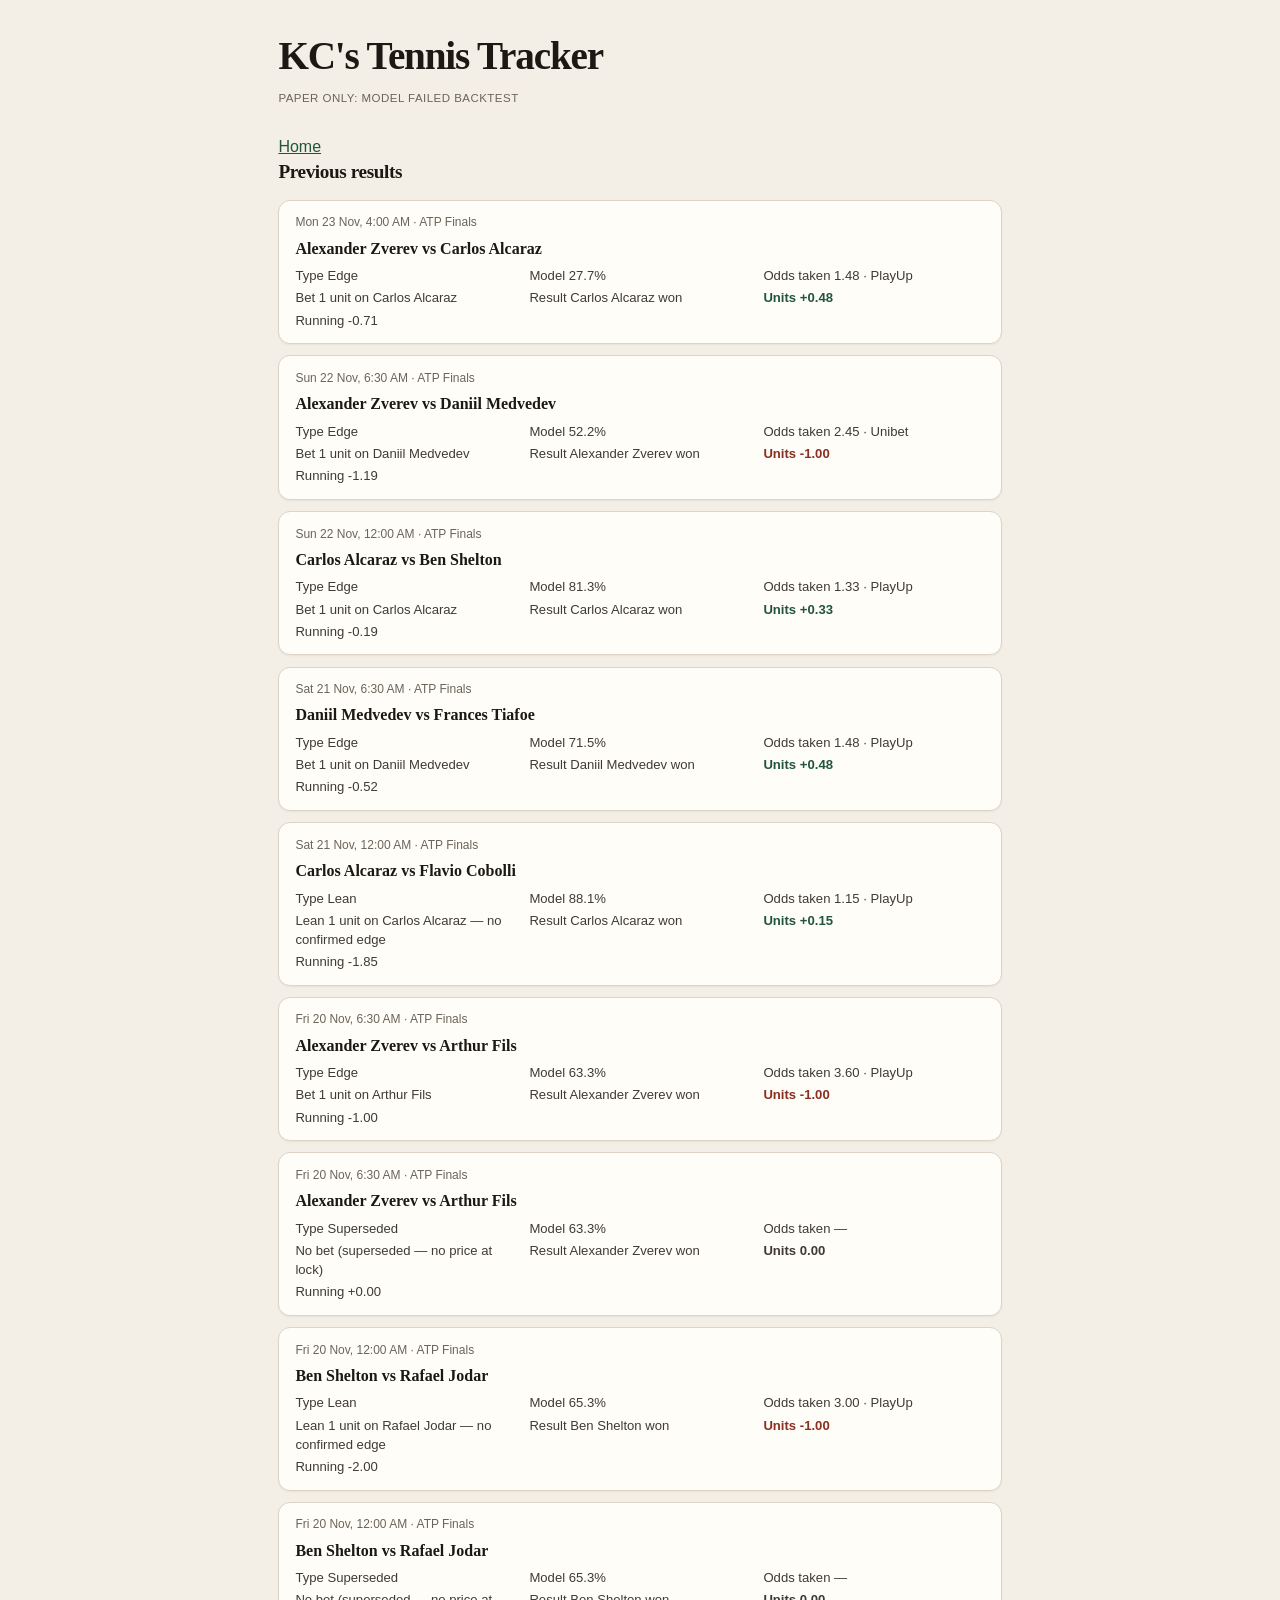
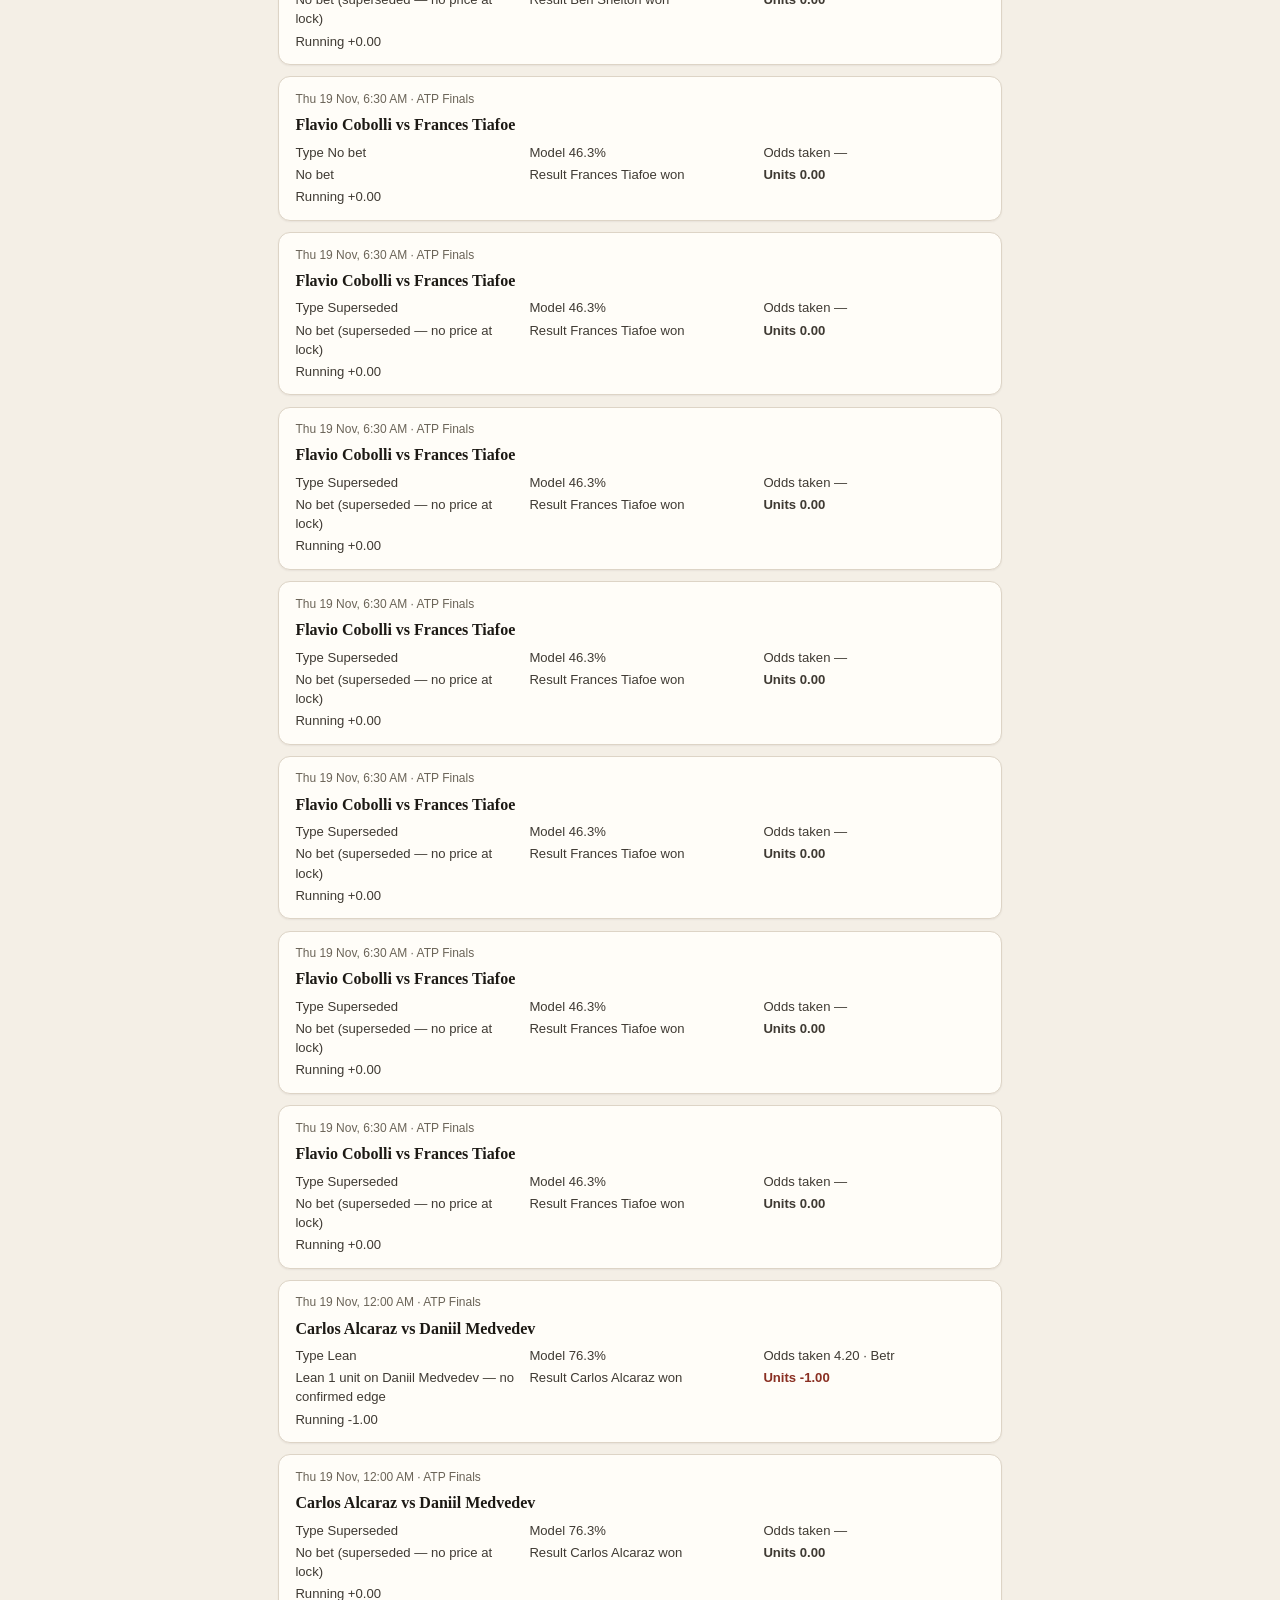
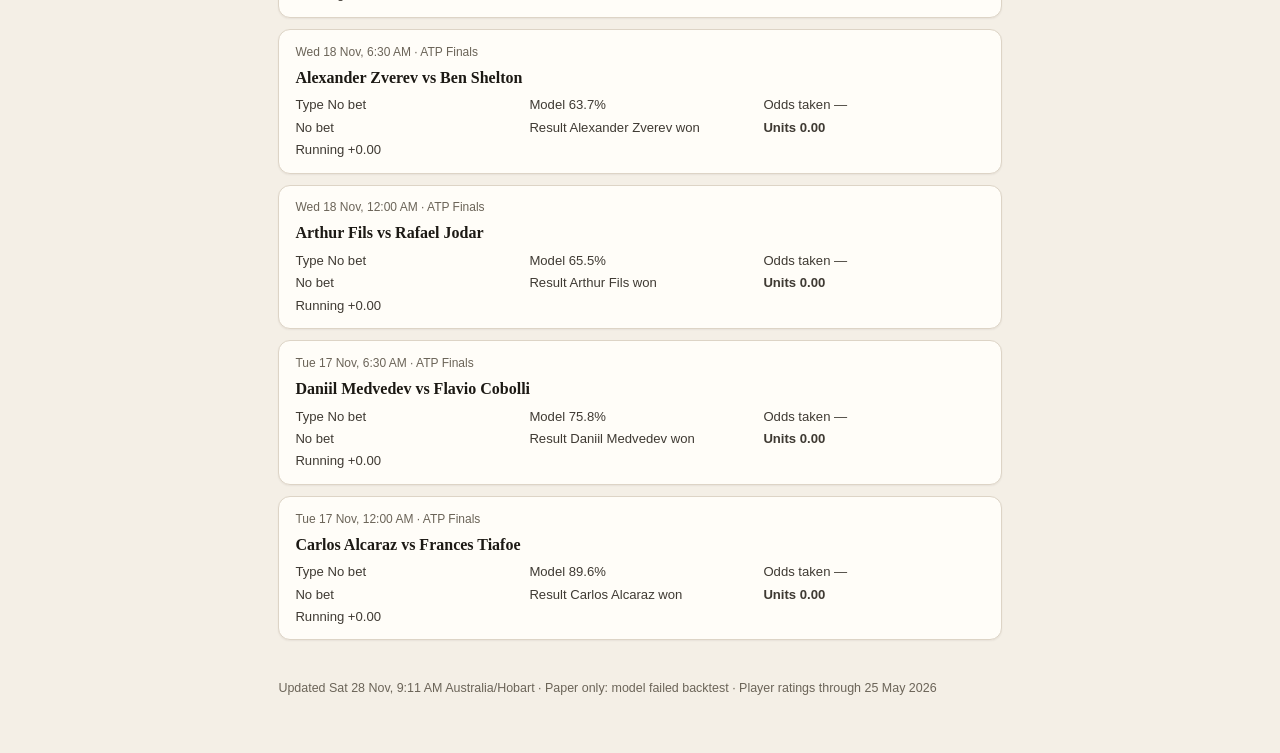
==== results.html @ a814cf36 "Refresh 2026-11-28 09:11 AEDT" ====
<!DOCTYPE html>
<html lang="en">
<head>
  <meta charset="utf-8">
  <meta name="viewport" content="width=device-width, initial-scale=1">
  <title>Previous results — KC's Tennis Tracker</title>
  <link rel="stylesheet" href="styles.css">
</head>
<body>
  <div class="wrap">
    <header class="site">
      <h1>KC's Tennis Tracker</h1>
      <p class="note">Paper only: model failed backtest</p>
    </header>
    <nav class="links"><a href="index.html">Home</a></nav>
    <section>
      <h2>Previous results</h2>
      <div class="history">
        <article class="row">
  <div class="top">Mon 23 Nov, 4:00 AM · ATP Finals</div>
  <div class="match">Alexander Zverev vs Carlos Alcaraz</div>
  <div class="grid">
    <div>Type Edge</div>
    <div>Model 27.7%</div>
    <div>Odds taken 1.48 · PlayUp</div>
    <div>Bet 1 unit on Carlos Alcaraz</div>
    <div>Result Carlos Alcaraz won</div>
    <div class="units pos">Units +0.48</div>
    <div>Running -0.71</div>
  </div>
</article>
<article class="row">
  <div class="top">Sun 22 Nov, 6:30 AM · ATP Finals</div>
  <div class="match">Alexander Zverev vs Daniil Medvedev</div>
  <div class="grid">
    <div>Type Edge</div>
    <div>Model 52.2%</div>
    <div>Odds taken 2.45 · Unibet</div>
    <div>Bet 1 unit on Daniil Medvedev</div>
    <div>Result Alexander Zverev won</div>
    <div class="units neg">Units -1.00</div>
    <div>Running -1.19</div>
  </div>
</article>
<article class="row">
  <div class="top">Sun 22 Nov, 12:00 AM · ATP Finals</div>
  <div class="match">Carlos Alcaraz vs Ben Shelton</div>
  <div class="grid">
    <div>Type Edge</div>
    <div>Model 81.3%</div>
    <div>Odds taken 1.33 · PlayUp</div>
    <div>Bet 1 unit on Carlos Alcaraz</div>
    <div>Result Carlos Alcaraz won</div>
    <div class="units pos">Units +0.33</div>
    <div>Running -0.19</div>
  </div>
</article>
<article class="row">
  <div class="top">Sat 21 Nov, 6:30 AM · ATP Finals</div>
  <div class="match">Daniil Medvedev vs Frances Tiafoe</div>
  <div class="grid">
    <div>Type Edge</div>
    <div>Model 71.5%</div>
    <div>Odds taken 1.48 · PlayUp</div>
    <div>Bet 1 unit on Daniil Medvedev</div>
    <div>Result Daniil Medvedev won</div>
    <div class="units pos">Units +0.48</div>
    <div>Running -0.52</div>
  </div>
</article>
<article class="row">
  <div class="top">Sat 21 Nov, 12:00 AM · ATP Finals</div>
  <div class="match">Carlos Alcaraz vs Flavio Cobolli</div>
  <div class="grid">
    <div>Type Lean</div>
    <div>Model 88.1%</div>
    <div>Odds taken 1.15 · PlayUp</div>
    <div>Lean 1 unit on Carlos Alcaraz — no confirmed edge</div>
    <div>Result Carlos Alcaraz won</div>
    <div class="units pos">Units +0.15</div>
    <div>Running -1.85</div>
  </div>
</article>
<article class="row">
  <div class="top">Fri 20 Nov, 6:30 AM · ATP Finals</div>
  <div class="match">Alexander Zverev vs Arthur Fils</div>
  <div class="grid">
    <div>Type Edge</div>
    <div>Model 63.3%</div>
    <div>Odds taken 3.60 · PlayUp</div>
    <div>Bet 1 unit on Arthur Fils</div>
    <div>Result Alexander Zverev won</div>
    <div class="units neg">Units -1.00</div>
    <div>Running -1.00</div>
  </div>
</article>
<article class="row">
  <div class="top">Fri 20 Nov, 6:30 AM · ATP Finals</div>
  <div class="match">Alexander Zverev vs Arthur Fils</div>
  <div class="grid">
    <div>Type Superseded</div>
    <div>Model 63.3%</div>
    <div>Odds taken —</div>
    <div>No bet (superseded — no price at lock)</div>
    <div>Result Alexander Zverev won</div>
    <div class="units ">Units 0.00</div>
    <div>Running +0.00</div>
  </div>
</article>
<article class="row">
  <div class="top">Fri 20 Nov, 12:00 AM · ATP Finals</div>
  <div class="match">Ben Shelton vs Rafael Jodar</div>
  <div class="grid">
    <div>Type Lean</div>
    <div>Model 65.3%</div>
    <div>Odds taken 3.00 · PlayUp</div>
    <div>Lean 1 unit on Rafael Jodar — no confirmed edge</div>
    <div>Result Ben Shelton won</div>
    <div class="units neg">Units -1.00</div>
    <div>Running -2.00</div>
  </div>
</article>
<article class="row">
  <div class="top">Fri 20 Nov, 12:00 AM · ATP Finals</div>
  <div class="match">Ben Shelton vs Rafael Jodar</div>
  <div class="grid">
    <div>Type Superseded</div>
    <div>Model 65.3%</div>
    <div>Odds taken —</div>
    <div>No bet (superseded — no price at lock)</div>
    <div>Result Ben Shelton won</div>
    <div class="units ">Units 0.00</div>
    <div>Running +0.00</div>
  </div>
</article>
<article class="row">
  <div class="top">Thu 19 Nov, 6:30 AM · ATP Finals</div>
  <div class="match">Flavio Cobolli vs Frances Tiafoe</div>
  <div class="grid">
    <div>Type No bet</div>
    <div>Model 46.3%</div>
    <div>Odds taken —</div>
    <div>No bet</div>
    <div>Result Frances Tiafoe won</div>
    <div class="units ">Units 0.00</div>
    <div>Running +0.00</div>
  </div>
</article>
<article class="row">
  <div class="top">Thu 19 Nov, 6:30 AM · ATP Finals</div>
  <div class="match">Flavio Cobolli vs Frances Tiafoe</div>
  <div class="grid">
    <div>Type Superseded</div>
    <div>Model 46.3%</div>
    <div>Odds taken —</div>
    <div>No bet (superseded — no price at lock)</div>
    <div>Result Frances Tiafoe won</div>
    <div class="units ">Units 0.00</div>
    <div>Running +0.00</div>
  </div>
</article>
<article class="row">
  <div class="top">Thu 19 Nov, 6:30 AM · ATP Finals</div>
  <div class="match">Flavio Cobolli vs Frances Tiafoe</div>
  <div class="grid">
    <div>Type Superseded</div>
    <div>Model 46.3%</div>
    <div>Odds taken —</div>
    <div>No bet (superseded — no price at lock)</div>
    <div>Result Frances Tiafoe won</div>
    <div class="units ">Units 0.00</div>
    <div>Running +0.00</div>
  </div>
</article>
<article class="row">
  <div class="top">Thu 19 Nov, 6:30 AM · ATP Finals</div>
  <div class="match">Flavio Cobolli vs Frances Tiafoe</div>
  <div class="grid">
    <div>Type Superseded</div>
    <div>Model 46.3%</div>
    <div>Odds taken —</div>
    <div>No bet (superseded — no price at lock)</div>
    <div>Result Frances Tiafoe won</div>
    <div class="units ">Units 0.00</div>
    <div>Running +0.00</div>
  </div>
</article>
<article class="row">
  <div class="top">Thu 19 Nov, 6:30 AM · ATP Finals</div>
  <div class="match">Flavio Cobolli vs Frances Tiafoe</div>
  <div class="grid">
    <div>Type Superseded</div>
    <div>Model 46.3%</div>
    <div>Odds taken —</div>
    <div>No bet (superseded — no price at lock)</div>
    <div>Result Frances Tiafoe won</div>
    <div class="units ">Units 0.00</div>
    <div>Running +0.00</div>
  </div>
</article>
<article class="row">
  <div class="top">Thu 19 Nov, 6:30 AM · ATP Finals</div>
  <div class="match">Flavio Cobolli vs Frances Tiafoe</div>
  <div class="grid">
    <div>Type Superseded</div>
    <div>Model 46.3%</div>
    <div>Odds taken —</div>
    <div>No bet (superseded — no price at lock)</div>
    <div>Result Frances Tiafoe won</div>
    <div class="units ">Units 0.00</div>
    <div>Running +0.00</div>
  </div>
</article>
<article class="row">
  <div class="top">Thu 19 Nov, 6:30 AM · ATP Finals</div>
  <div class="match">Flavio Cobolli vs Frances Tiafoe</div>
  <div class="grid">
    <div>Type Superseded</div>
    <div>Model 46.3%</div>
    <div>Odds taken —</div>
    <div>No bet (superseded — no price at lock)</div>
    <div>Result Frances Tiafoe won</div>
    <div class="units ">Units 0.00</div>
    <div>Running +0.00</div>
  </div>
</article>
<article class="row">
  <div class="top">Thu 19 Nov, 12:00 AM · ATP Finals</div>
  <div class="match">Carlos Alcaraz vs Daniil Medvedev</div>
  <div class="grid">
    <div>Type Lean</div>
    <div>Model 76.3%</div>
    <div>Odds taken 4.20 · Betr</div>
    <div>Lean 1 unit on Daniil Medvedev — no confirmed edge</div>
    <div>Result Carlos Alcaraz won</div>
    <div class="units neg">Units -1.00</div>
    <div>Running -1.00</div>
  </div>
</article>
<article class="row">
  <div class="top">Thu 19 Nov, 12:00 AM · ATP Finals</div>
  <div class="match">Carlos Alcaraz vs Daniil Medvedev</div>
  <div class="grid">
    <div>Type Superseded</div>
    <div>Model 76.3%</div>
    <div>Odds taken —</div>
    <div>No bet (superseded — no price at lock)</div>
    <div>Result Carlos Alcaraz won</div>
    <div class="units ">Units 0.00</div>
    <div>Running +0.00</div>
  </div>
</article>
<article class="row">
  <div class="top">Wed 18 Nov, 6:30 AM · ATP Finals</div>
  <div class="match">Alexander Zverev vs Ben Shelton</div>
  <div class="grid">
    <div>Type No bet</div>
    <div>Model 63.7%</div>
    <div>Odds taken —</div>
    <div>No bet</div>
    <div>Result Alexander Zverev won</div>
    <div class="units ">Units 0.00</div>
    <div>Running +0.00</div>
  </div>
</article>
<article class="row">
  <div class="top">Wed 18 Nov, 12:00 AM · ATP Finals</div>
  <div class="match">Arthur Fils vs Rafael Jodar</div>
  <div class="grid">
    <div>Type No bet</div>
    <div>Model 65.5%</div>
    <div>Odds taken —</div>
    <div>No bet</div>
    <div>Result Arthur Fils won</div>
    <div class="units ">Units 0.00</div>
    <div>Running +0.00</div>
  </div>
</article>
<article class="row">
  <div class="top">Tue 17 Nov, 6:30 AM · ATP Finals</div>
  <div class="match">Daniil Medvedev vs Flavio Cobolli</div>
  <div class="grid">
    <div>Type No bet</div>
    <div>Model 75.8%</div>
    <div>Odds taken —</div>
    <div>No bet</div>
    <div>Result Daniil Medvedev won</div>
    <div class="units ">Units 0.00</div>
    <div>Running +0.00</div>
  </div>
</article>
<article class="row">
  <div class="top">Tue 17 Nov, 12:00 AM · ATP Finals</div>
  <div class="match">Carlos Alcaraz vs Frances Tiafoe</div>
  <div class="grid">
    <div>Type No bet</div>
    <div>Model 89.6%</div>
    <div>Odds taken —</div>
    <div>No bet</div>
    <div>Result Carlos Alcaraz won</div>
    <div class="units ">Units 0.00</div>
    <div>Running +0.00</div>
  </div>
</article>
      </div>
    </section>
    <footer class="site">Updated Sat 28 Nov, 9:11 AM Australia/Hobart · Paper only: model failed backtest · Player ratings through 25 May 2026</footer>
  </div>
</body>
</html>
---- styles.css ----
/* KC's Tennis Tracker */
:root {
  --paper: #f4efe6;
  --ink: #1c1914;
  --muted: #6b6458;
  --line: #ddd4c6;
  --green: #21563a;
  --green-soft: #e4efe8;
  --clay: #b85a32;
  --clay-soft: #f6e6de;
  --rust: #8a2f22;
  --card: #fffdf8;
  --shadow: 0 1px 2px rgba(28, 25, 20, 0.06);
}
* { box-sizing: border-box; }
html, body { margin: 0; padding: 0; }
body {
  font-family: "Source Serif 4", "Iowan Old Style", Palatino, "Palatino Linotype", Georgia, serif;
  background: var(--paper);
  color: var(--ink);
  line-height: 1.45;
  min-height: 100vh;
}
.wrap { max-width: 760px; margin: 0 auto; padding: 1.75rem 1.15rem 3.5rem; }
header.site { margin-bottom: 1.75rem; }
header.site h1 {
  font-size: clamp(1.8rem, 5vw, 2.45rem);
  font-weight: 650;
  letter-spacing: -0.03em;
  margin: 0 0 0.35rem;
}
.note {
  font-family: "Avenir Next", "Segoe UI", "Helvetica Neue", sans-serif;
  font-size: 0.72rem;
  letter-spacing: 0.04em;
  text-transform: uppercase;
  color: var(--muted);
  margin: 0;
}
.perf {
  background: var(--card);
  border: 1px solid var(--line);
  border-radius: 16px;
  padding: 1.15rem 1.25rem 1.05rem;
  box-shadow: var(--shadow);
  margin-bottom: 2rem;
}
.perf .label {
  font-family: "Avenir Next", "Segoe UI", "Helvetica Neue", sans-serif;
  font-size: 0.75rem;
  letter-spacing: 0.08em;
  text-transform: uppercase;
  color: var(--muted);
  margin: 0 0 0.15rem;
}
.perf .pnl {
  font-variant-numeric: tabular-nums;
  font-size: clamp(2.4rem, 9vw, 3.4rem);
  font-weight: 650;
  letter-spacing: -0.04em;
  line-height: 1;
  margin: 0;
}
.perf .pnl.pos { color: var(--green); }
.perf .pnl.neg { color: var(--rust); }
.perf .meta {
  font-family: "Avenir Next", "Segoe UI", "Helvetica Neue", sans-serif;
  color: var(--muted);
  margin: 0.45rem 0 0;
  font-size: 0.95rem;
}
h2 {
  font-size: 1.2rem;
  font-weight: 650;
  letter-spacing: -0.02em;
  margin: 0 0 0.85rem;
}
.matches { display: flex; flex-direction: column; gap: 0.85rem; }
.card {
  background: var(--card);
  border: 1px solid var(--line);
  border-radius: 14px;
  padding: 0.95rem 1rem 0.9rem;
  box-shadow: var(--shadow);
}
.eyebrow {
  font-family: "Avenir Next", "Segoe UI", "Helvetica Neue", sans-serif;
  font-size: 0.75rem;
  color: var(--muted);
  display: flex;
  flex-wrap: wrap;
  gap: 0.35rem 0.75rem;
  margin: 0 0 0.65rem;
}
.player {
  display: grid;
  grid-template-columns: 1fr auto;
  gap: 0.35rem 0.75rem;
  align-items: baseline;
  padding: 0.28rem 0;
}
.player + .player { border-top: 1px solid var(--line); }
.name { font-size: 1.05rem; font-weight: 600; }
.book {
  font-family: "Avenir Next", "Segoe UI", "Helvetica Neue", sans-serif;
  font-variant-numeric: tabular-nums;
  font-size: 0.86rem;
  color: var(--muted);
  text-align: right;
}
.model {
  font-family: "Avenir Next", "Segoe UI", "Helvetica Neue", sans-serif;
  font-variant-numeric: tabular-nums;
  font-size: 0.82rem;
  color: var(--muted);
}
.action {
  display: flex;
  flex-wrap: wrap;
  align-items: center;
  gap: 0.45rem 0.7rem;
  margin-top: 0.7rem;
}
.pill {
  font-family: "Avenir Next", "Segoe UI", "Helvetica Neue", sans-serif;
  font-size: 0.82rem;
  font-weight: 600;
  border-radius: 999px;
  padding: 0.28rem 0.7rem;
}
.pill.bet { background: var(--green-soft); color: var(--green); }
.pill.lean { background: #f3ead2; color: #6a4a12; }
.pill.nobet { background: #eeeae2; color: #534d43; }
.pill.norate { background: var(--clay-soft); color: var(--clay); }
.perf-lines { display: grid; gap: 0.85rem; }
@media (min-width: 560px) {
  .perf-lines { grid-template-columns: 1fr 1fr; gap: 1rem 1.5rem; }
}
.perf .pnl {
  font-size: clamp(1.55rem, 5vw, 2.15rem);
}
.perf-line .label {
  margin-bottom: 0.1rem;
}
.edge {
  font-family: "Avenir Next", "Segoe UI", "Helvetica Neue", sans-serif;
  font-variant-numeric: tabular-nums;
  font-size: 0.85rem;
  color: var(--muted);
}
.empty {
  color: var(--muted);
  background: var(--card);
  border: 1px dashed var(--line);
  border-radius: 14px;
  padding: 1.2rem 1rem;
  margin: 0;
}
a { color: var(--green); }
nav.links { margin: 1.6rem 0 0; font-family: "Avenir Next", "Segoe UI", "Helvetica Neue", sans-serif; }
footer.site {
  margin-top: 2.4rem;
  font-family: "Avenir Next", "Segoe UI", "Helvetica Neue", sans-serif;
  font-size: 0.78rem;
  color: var(--muted);
}
.history { display: flex; flex-direction: column; gap: 0.7rem; }
.row {
  background: var(--card);
  border: 1px solid var(--line);
  border-radius: 12px;
  padding: 0.85rem 1rem;
  box-shadow: var(--shadow);
}
.row .top {
  font-family: "Avenir Next", "Segoe UI", "Helvetica Neue", sans-serif;
  font-size: 0.75rem;
  color: var(--muted);
  margin: 0 0 0.3rem;
}
.row .match { font-weight: 600; margin: 0 0 0.4rem; }
.grid {
  font-family: "Avenir Next", "Segoe UI", "Helvetica Neue", sans-serif;
  font-variant-numeric: tabular-nums;
  font-size: 0.82rem;
  color: #3f3a33;
  display: grid;
  grid-template-columns: 1fr 1fr;
  gap: 0.2rem 0.8rem;
}
.grid .units { font-weight: 650; }
.grid .units.pos { color: var(--green); }
.grid .units.neg { color: var(--rust); }
@media (min-width: 640px) {
  .grid { grid-template-columns: repeat(3, 1fr); }
}
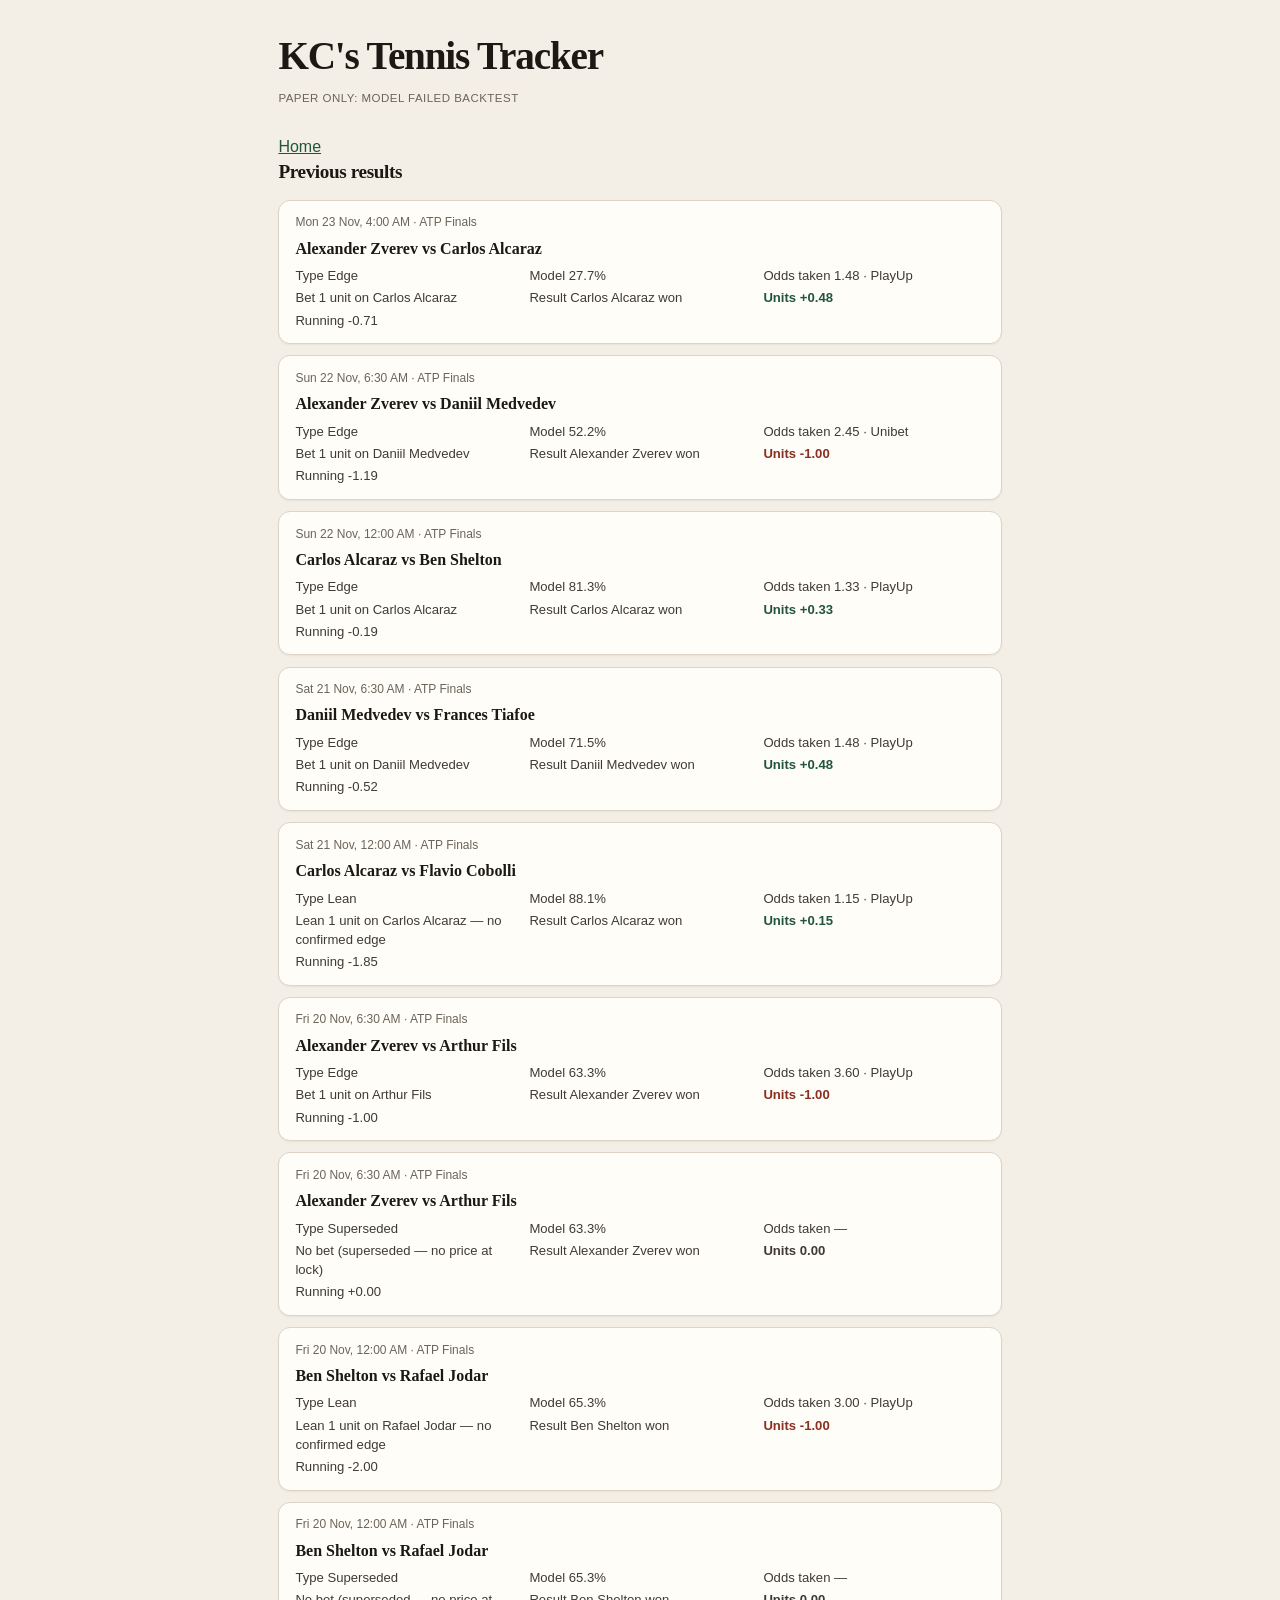
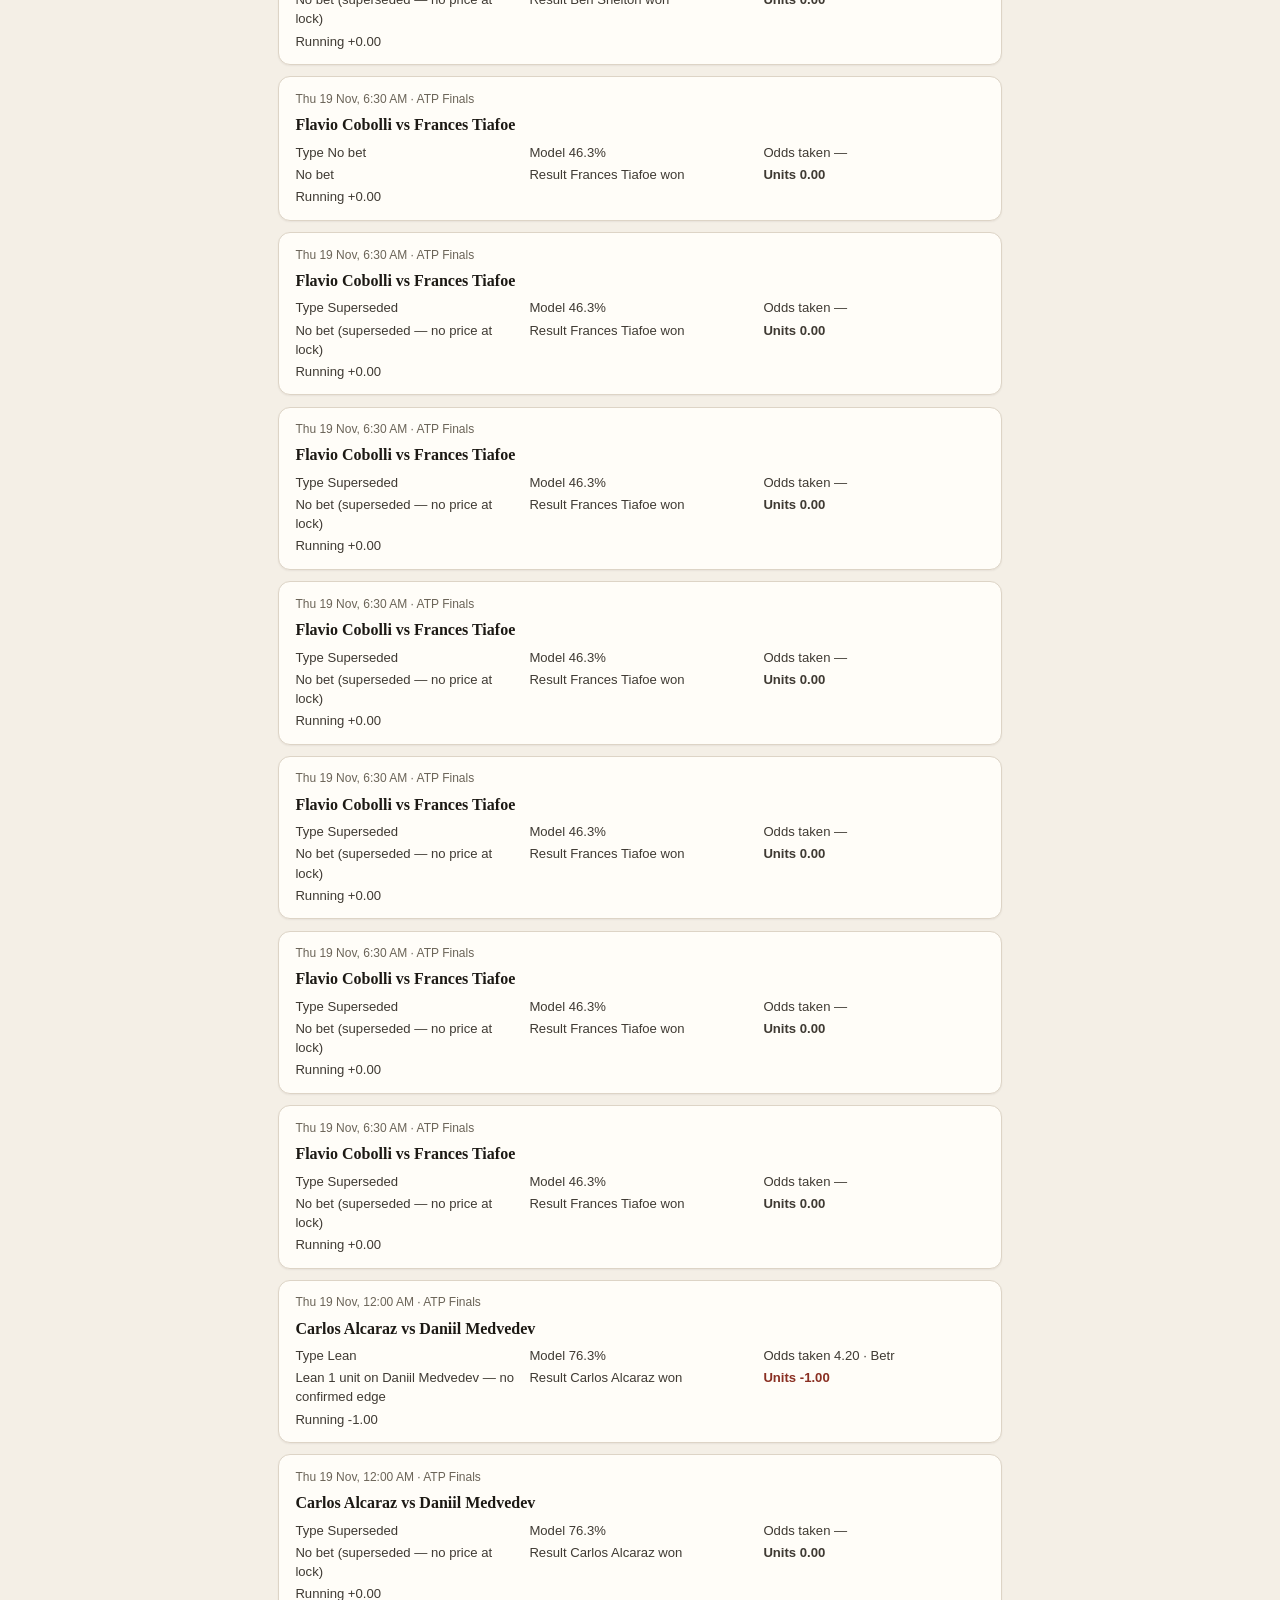
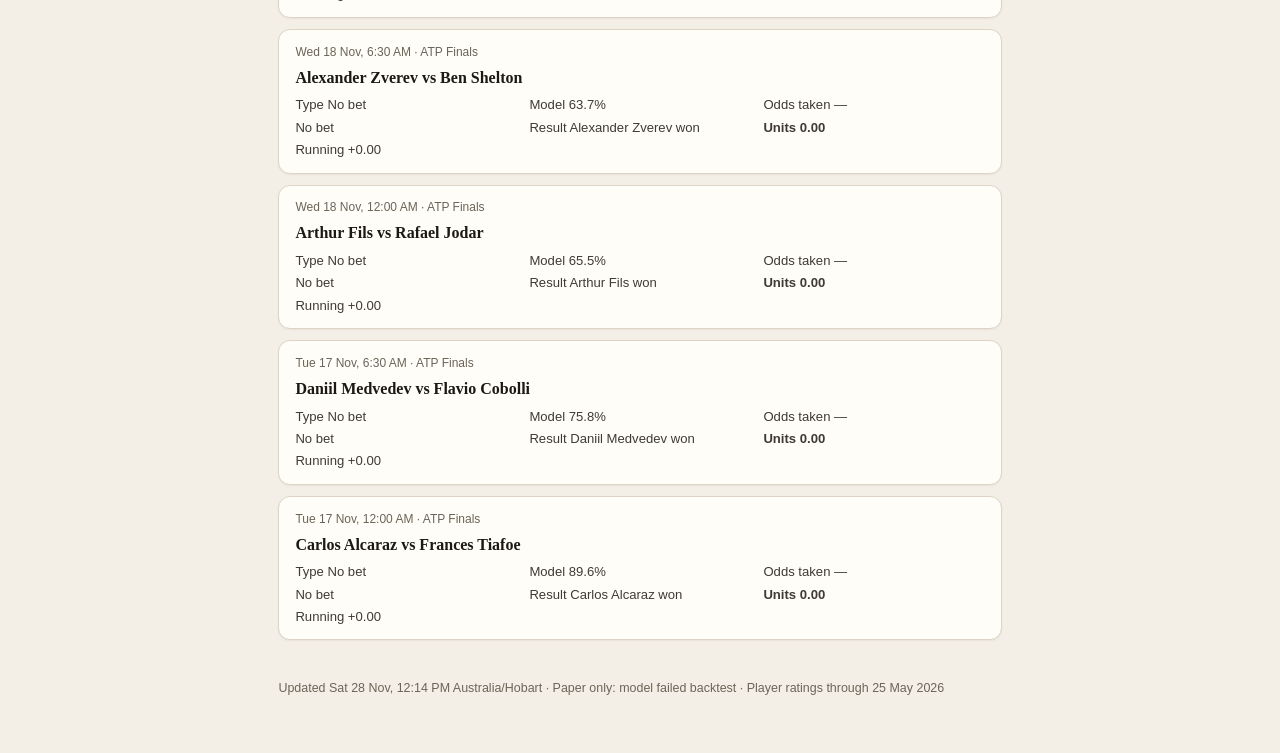
==== commit a98b2ced: "Refresh 2026-11-28 12:14 AEDT" ====
--- a/results.html
+++ b/results.html
@@ -304,7 +304,7 @@
 </article>
       </div>
     </section>
-    <footer class="site">Updated Sat 28 Nov, 9:11 AM Australia/Hobart · Paper only: model failed backtest · Player ratings through 25 May 2026</footer>
+    <footer class="site">Updated Sat 28 Nov, 12:14 PM Australia/Hobart · Paper only: model failed backtest · Player ratings through 25 May 2026</footer>
   </div>
 </body>
 </html>
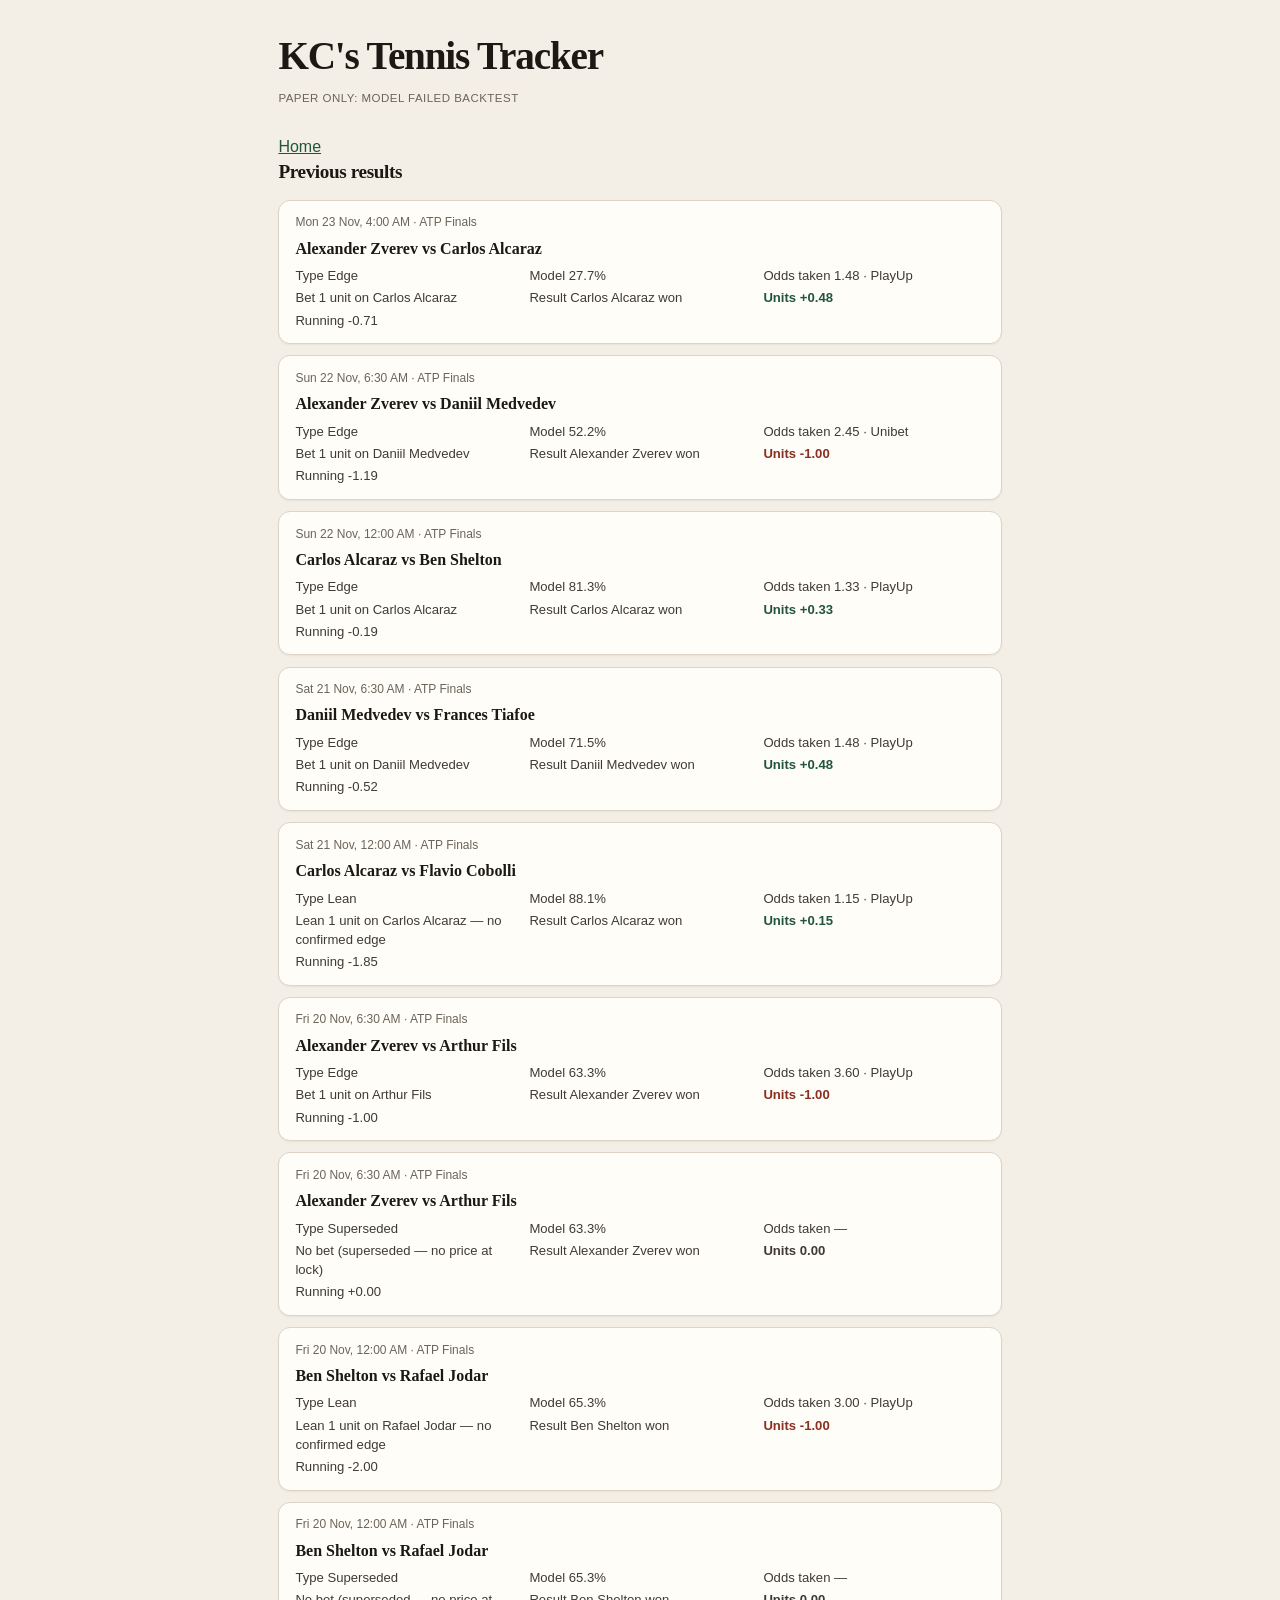
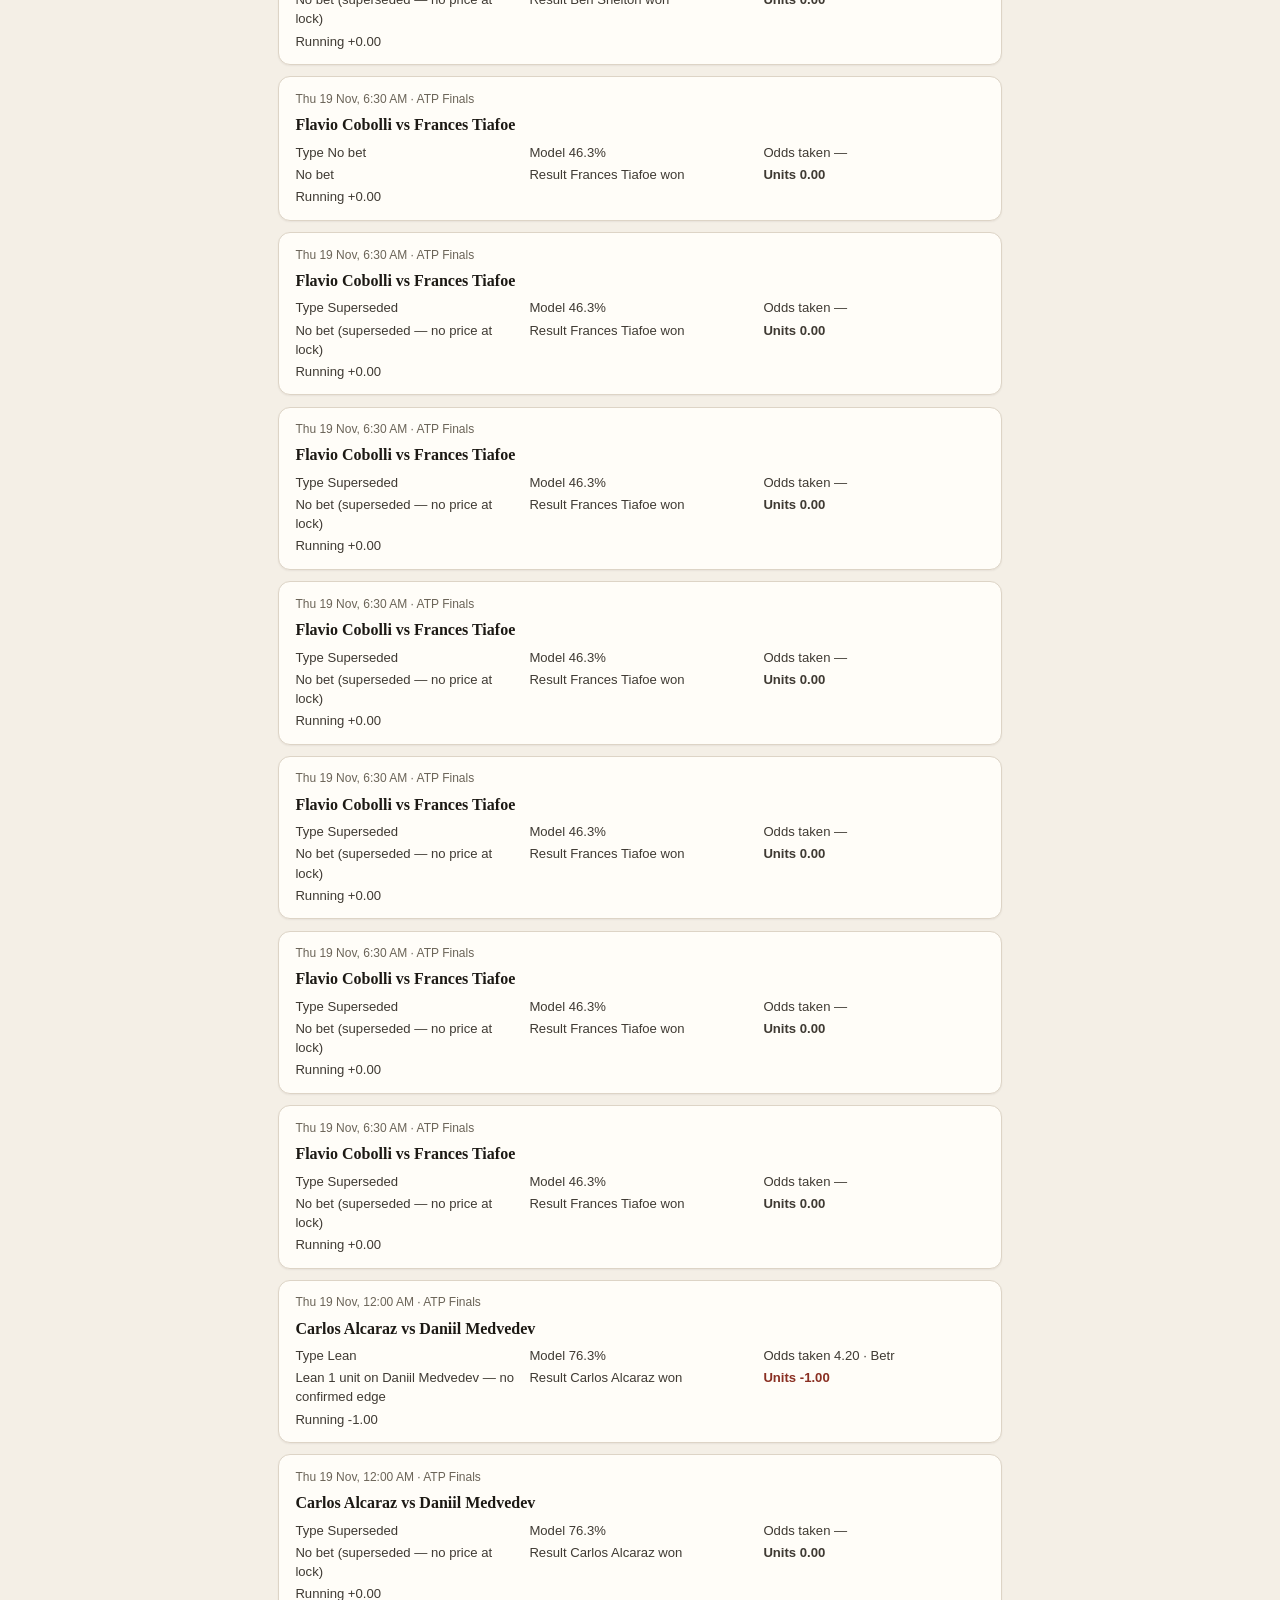
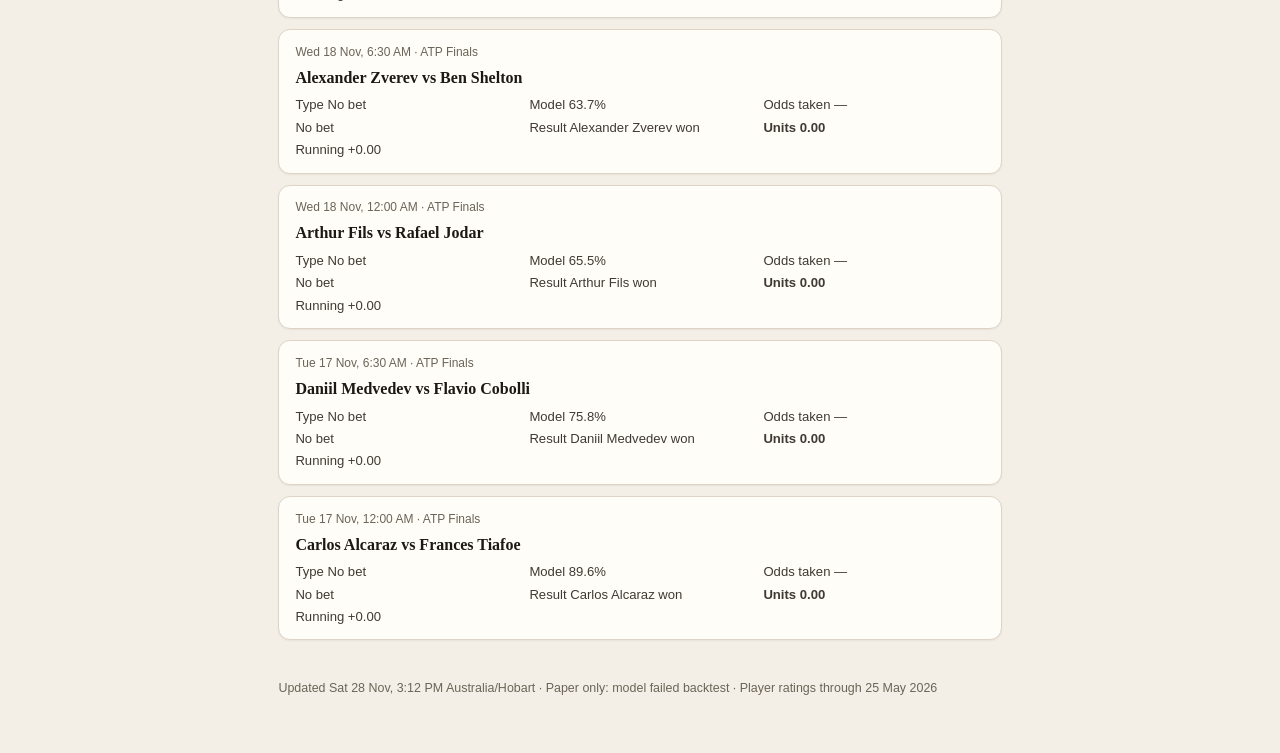
==== commit 0cf99ea0: "Refresh 2026-11-28 15:12 AEDT" ====
--- a/results.html
+++ b/results.html
@@ -304,7 +304,7 @@
 </article>
       </div>
     </section>
-    <footer class="site">Updated Sat 28 Nov, 12:14 PM Australia/Hobart · Paper only: model failed backtest · Player ratings through 25 May 2026</footer>
+    <footer class="site">Updated Sat 28 Nov, 3:12 PM Australia/Hobart · Paper only: model failed backtest · Player ratings through 25 May 2026</footer>
   </div>
 </body>
 </html>
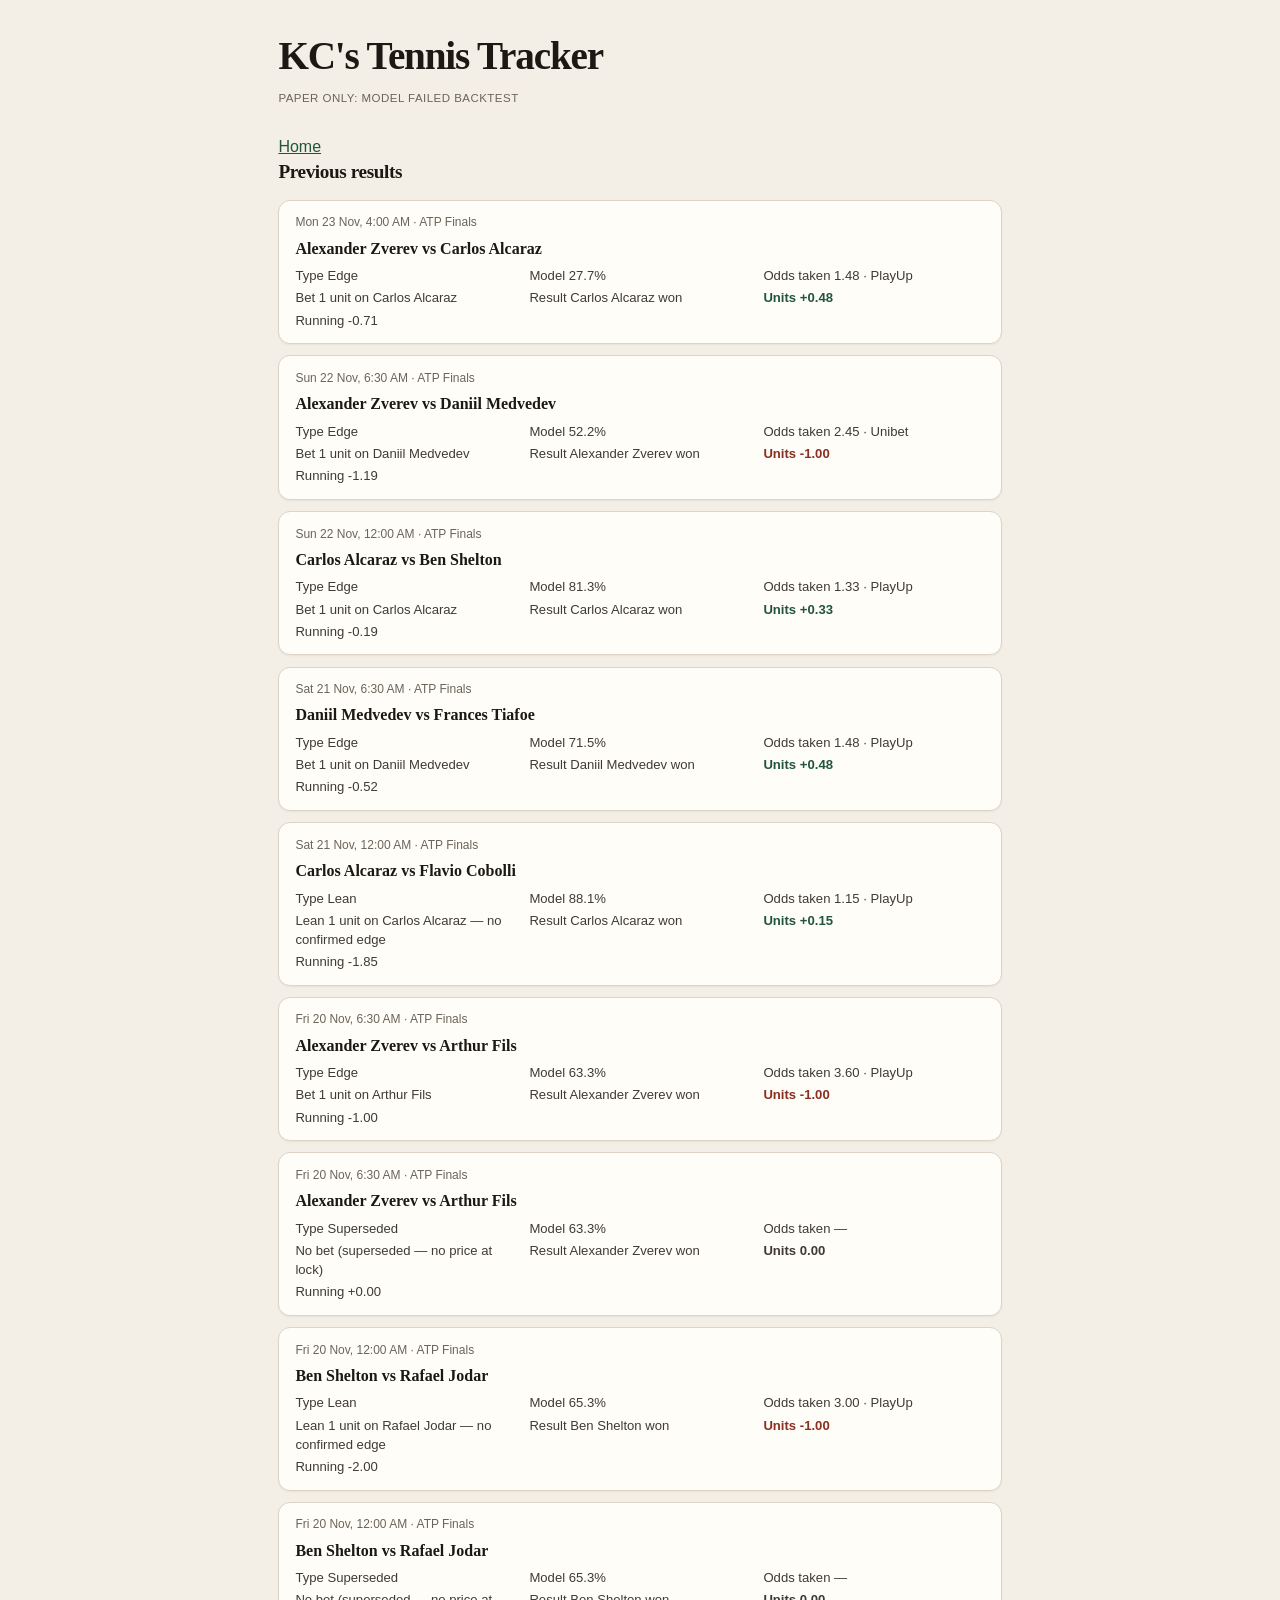
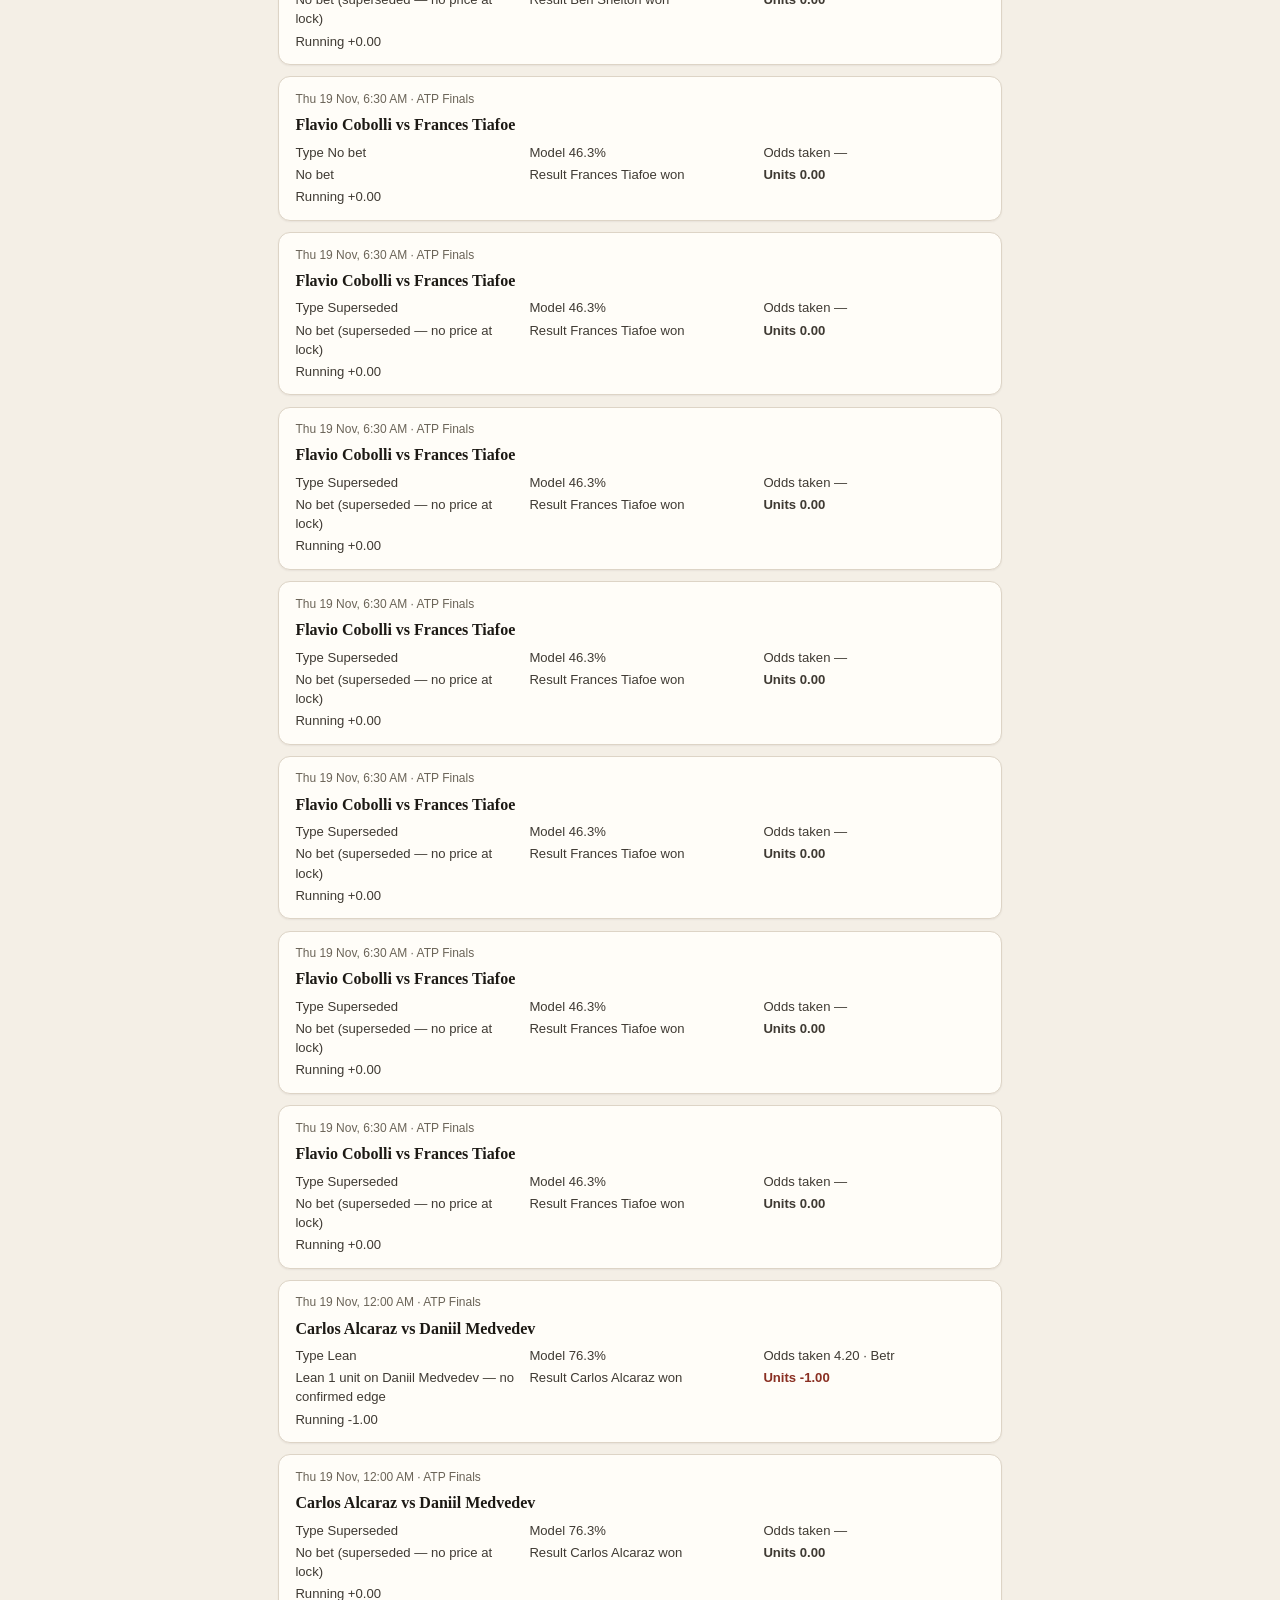
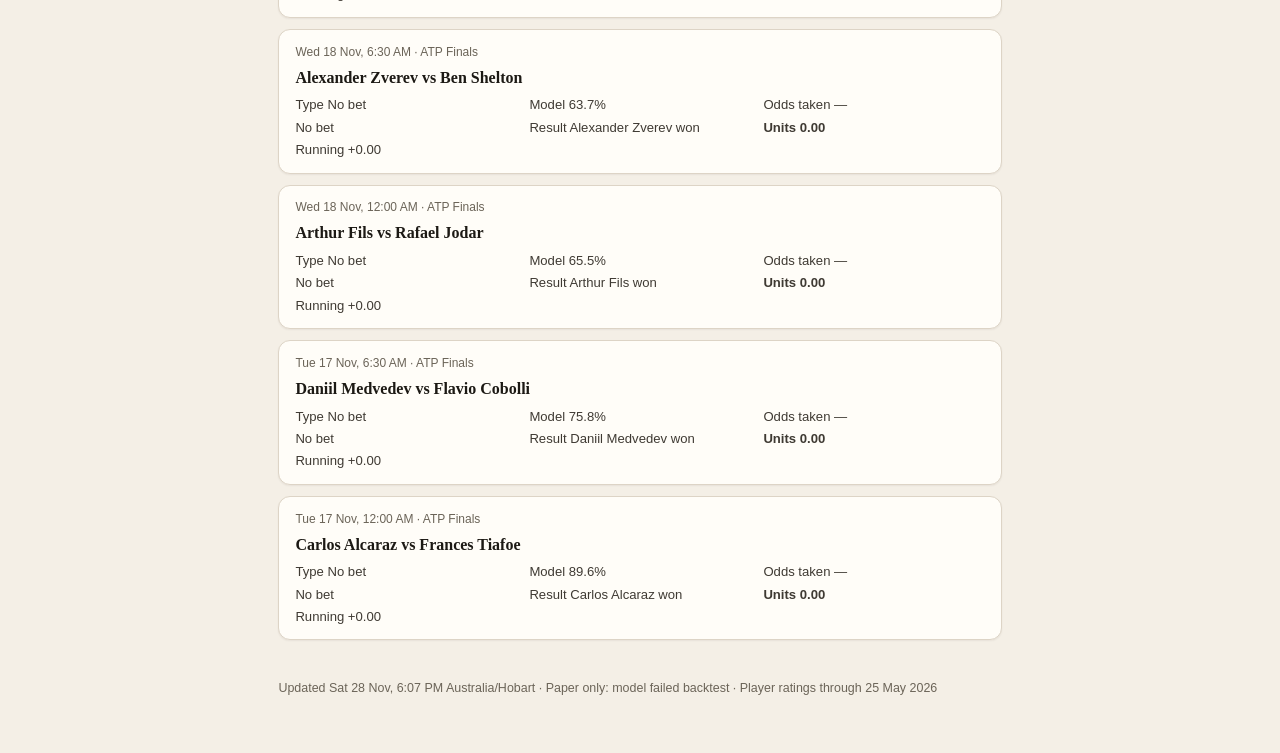
==== commit f026fd82: "Refresh 2026-11-28 18:07 AEDT" ====
--- a/results.html
+++ b/results.html
@@ -304,7 +304,7 @@
 </article>
       </div>
     </section>
-    <footer class="site">Updated Sat 28 Nov, 3:12 PM Australia/Hobart · Paper only: model failed backtest · Player ratings through 25 May 2026</footer>
+    <footer class="site">Updated Sat 28 Nov, 6:07 PM Australia/Hobart · Paper only: model failed backtest · Player ratings through 25 May 2026</footer>
   </div>
 </body>
 </html>
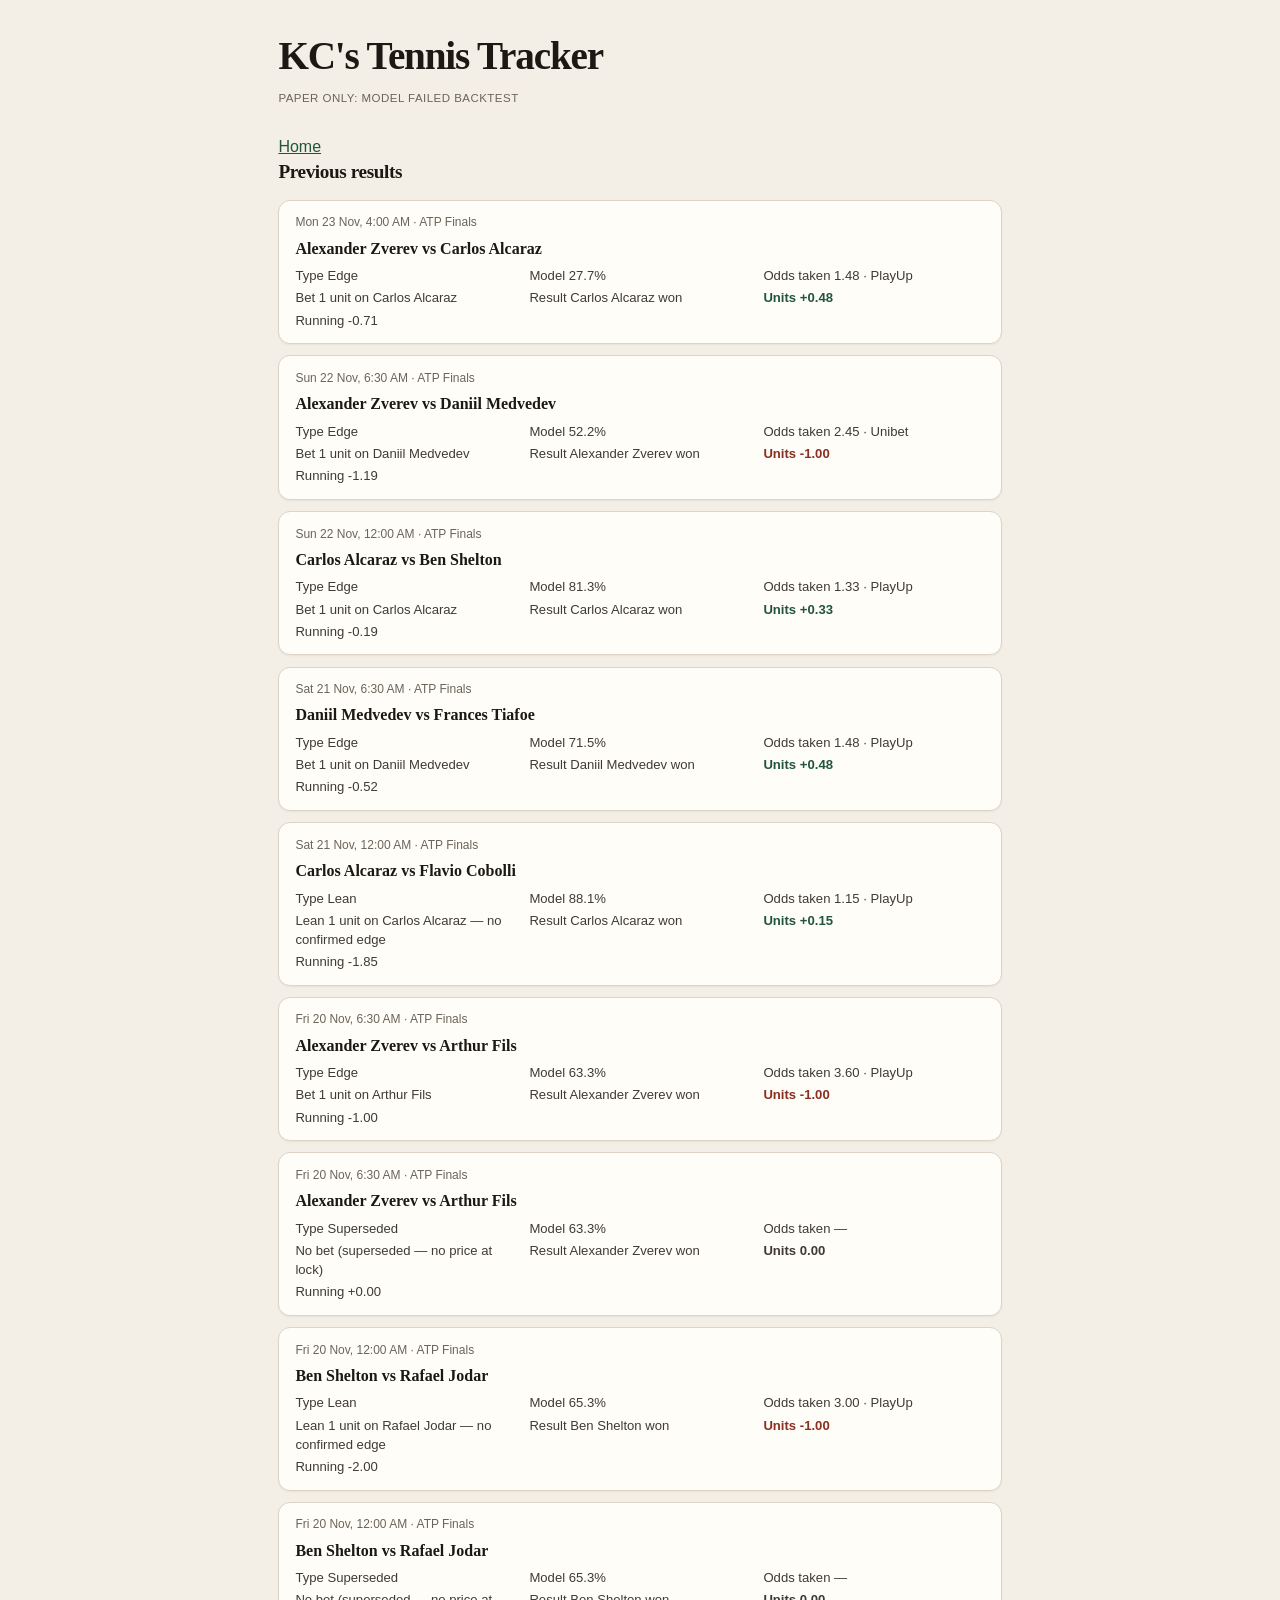
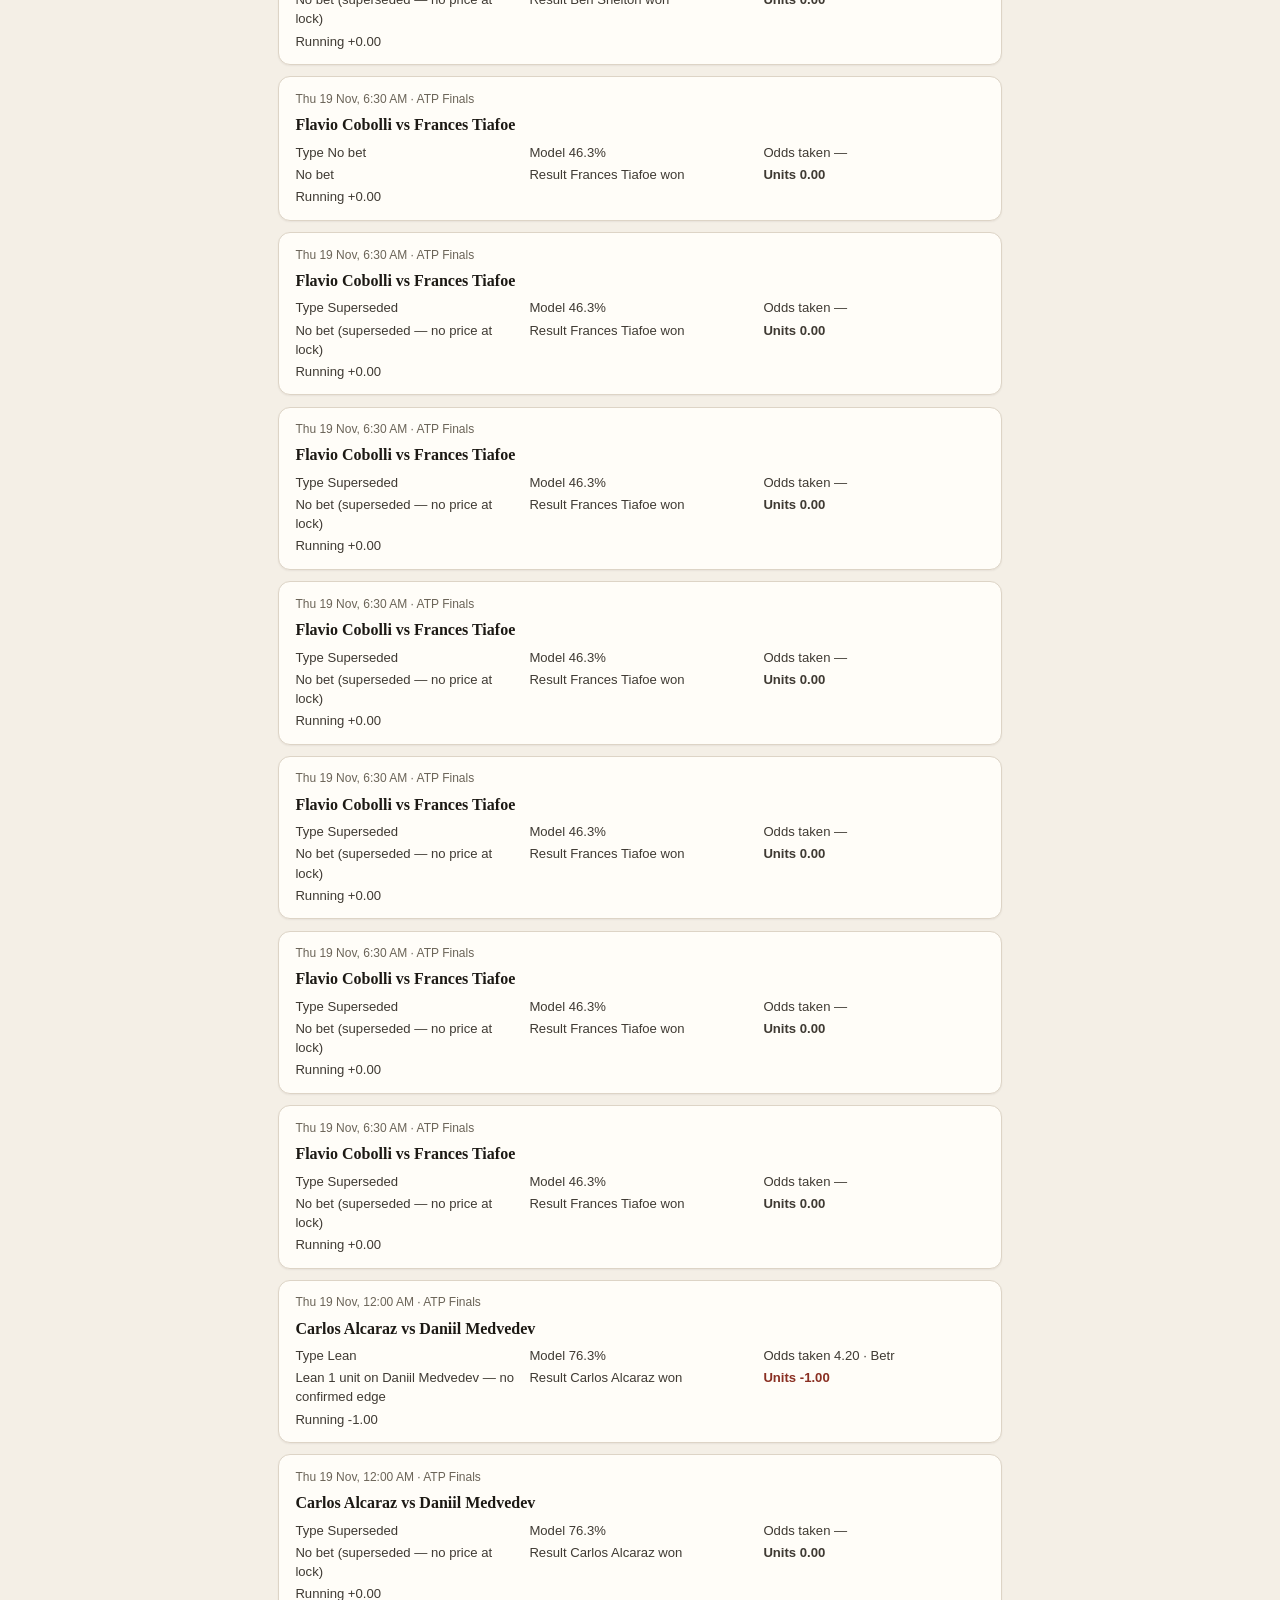
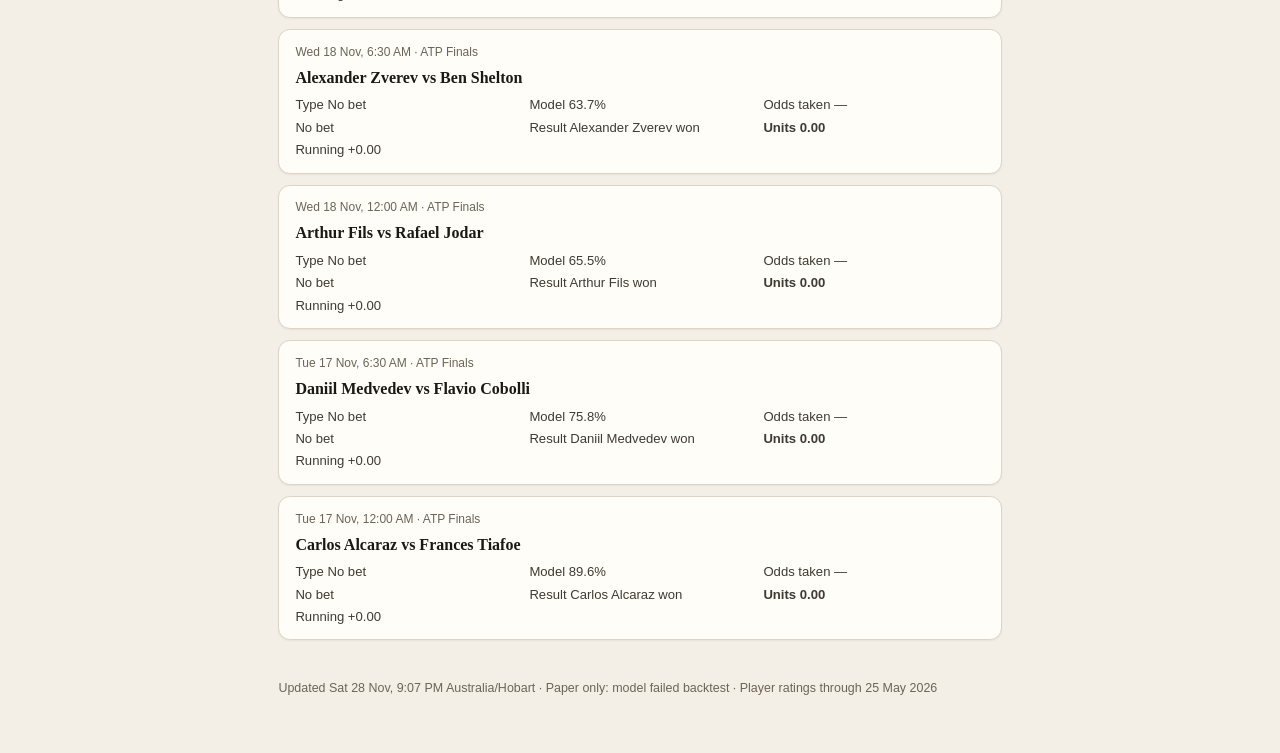
==== commit 7b46b83d: "Refresh 2026-11-28 21:07 AEDT" ====
--- a/results.html
+++ b/results.html
@@ -304,7 +304,7 @@
 </article>
       </div>
     </section>
-    <footer class="site">Updated Sat 28 Nov, 6:07 PM Australia/Hobart · Paper only: model failed backtest · Player ratings through 25 May 2026</footer>
+    <footer class="site">Updated Sat 28 Nov, 9:07 PM Australia/Hobart · Paper only: model failed backtest · Player ratings through 25 May 2026</footer>
   </div>
 </body>
 </html>
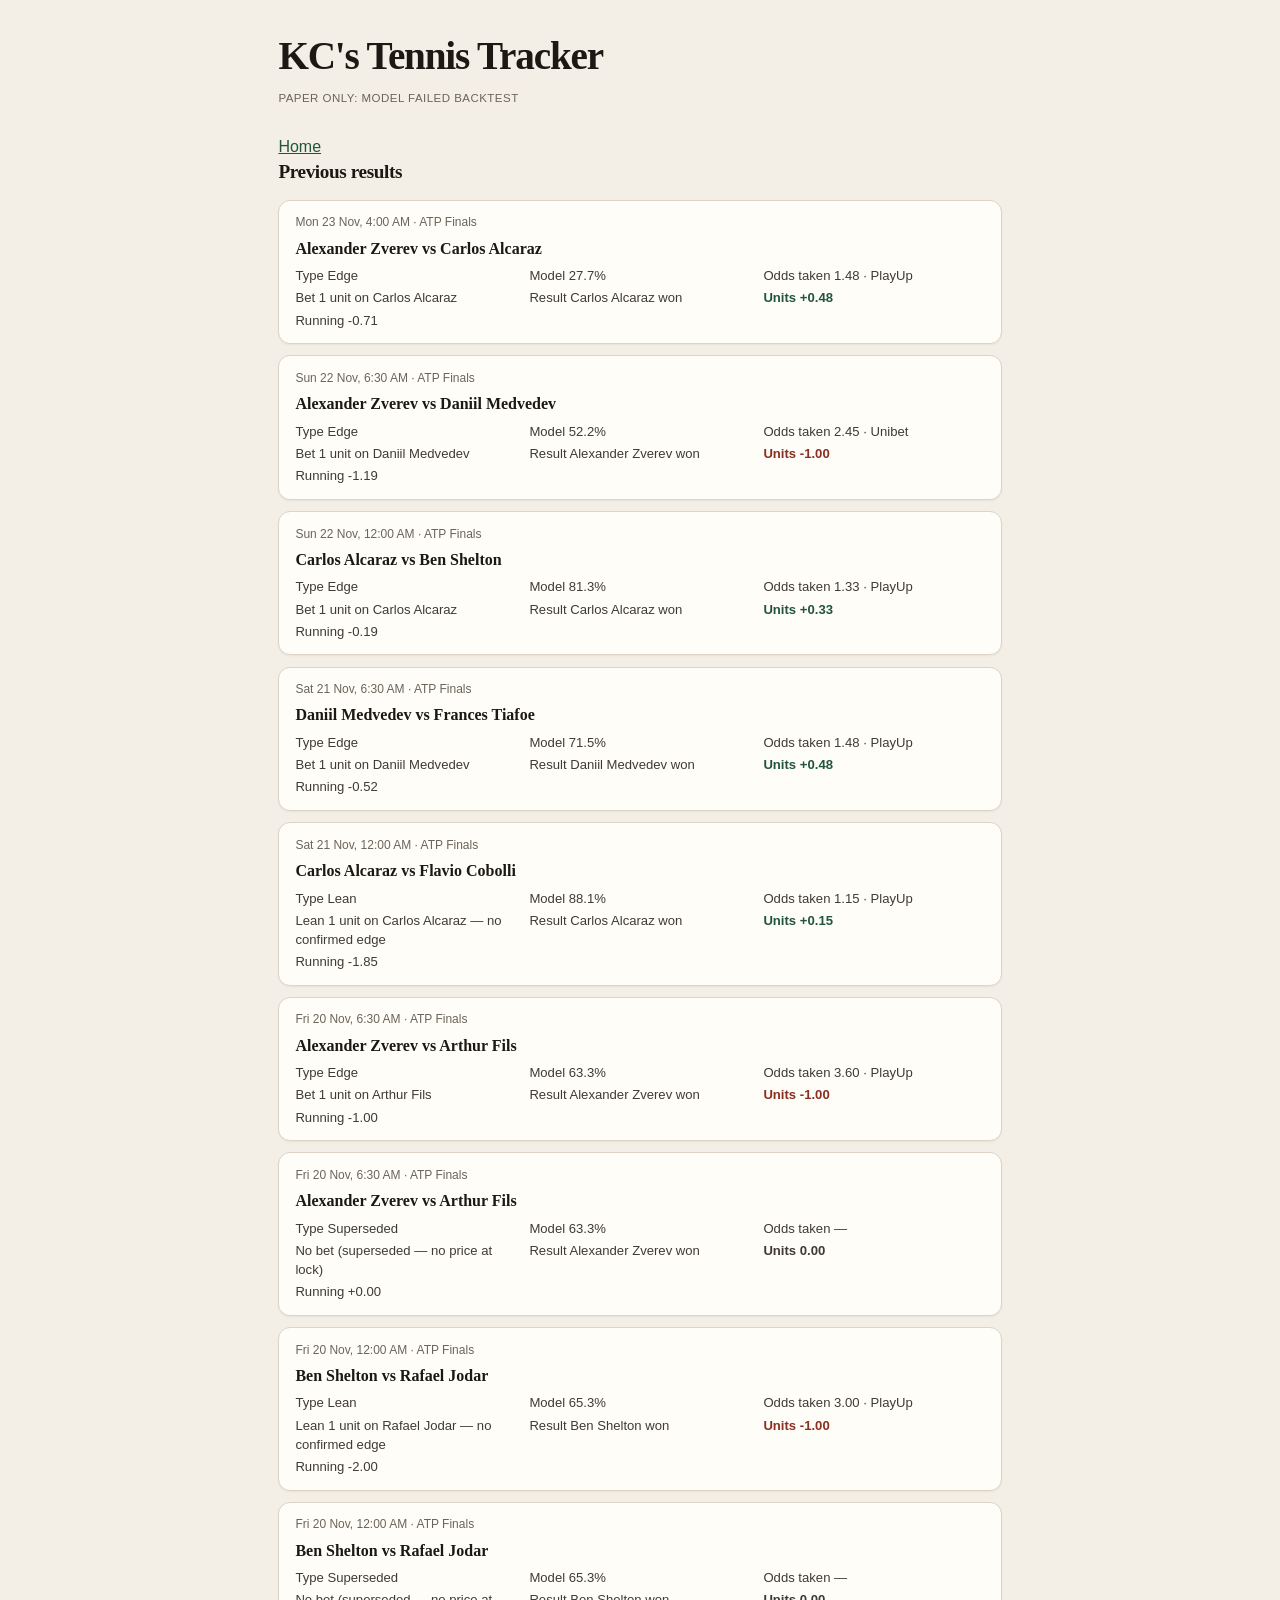
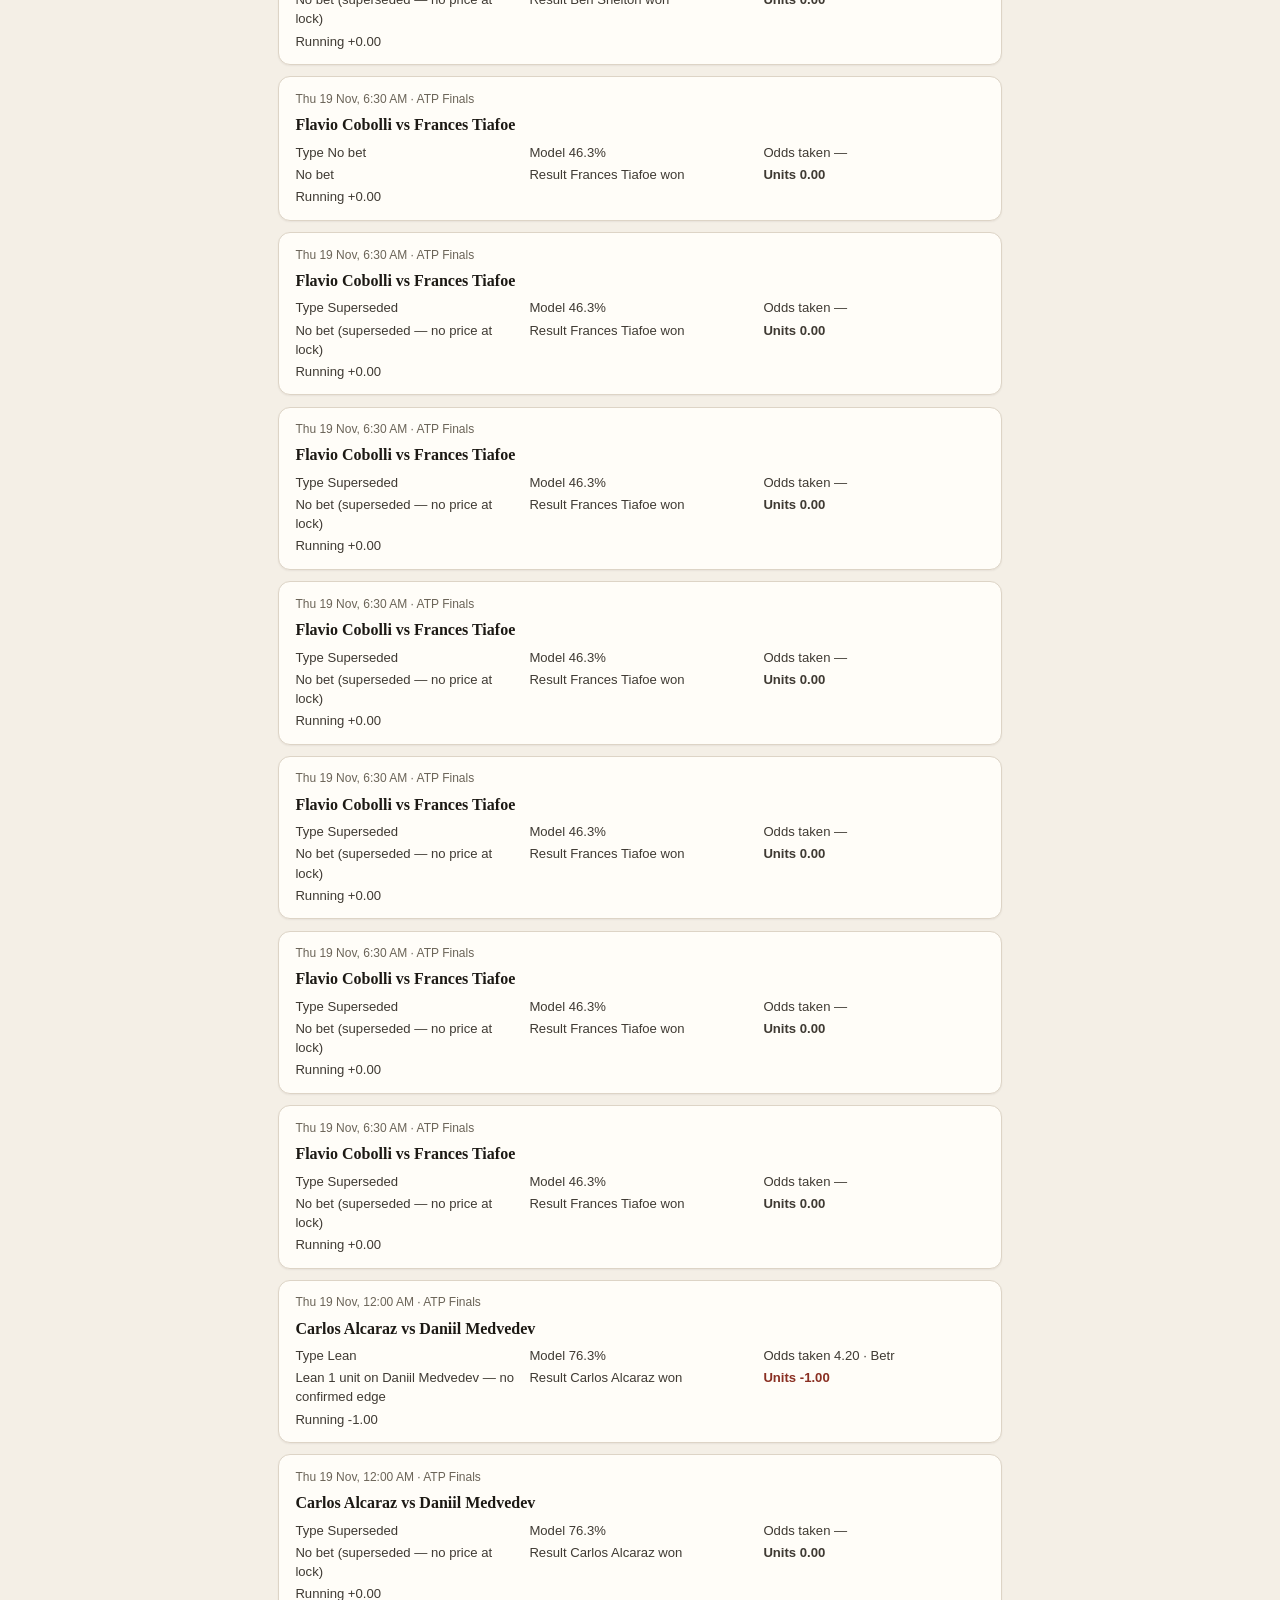
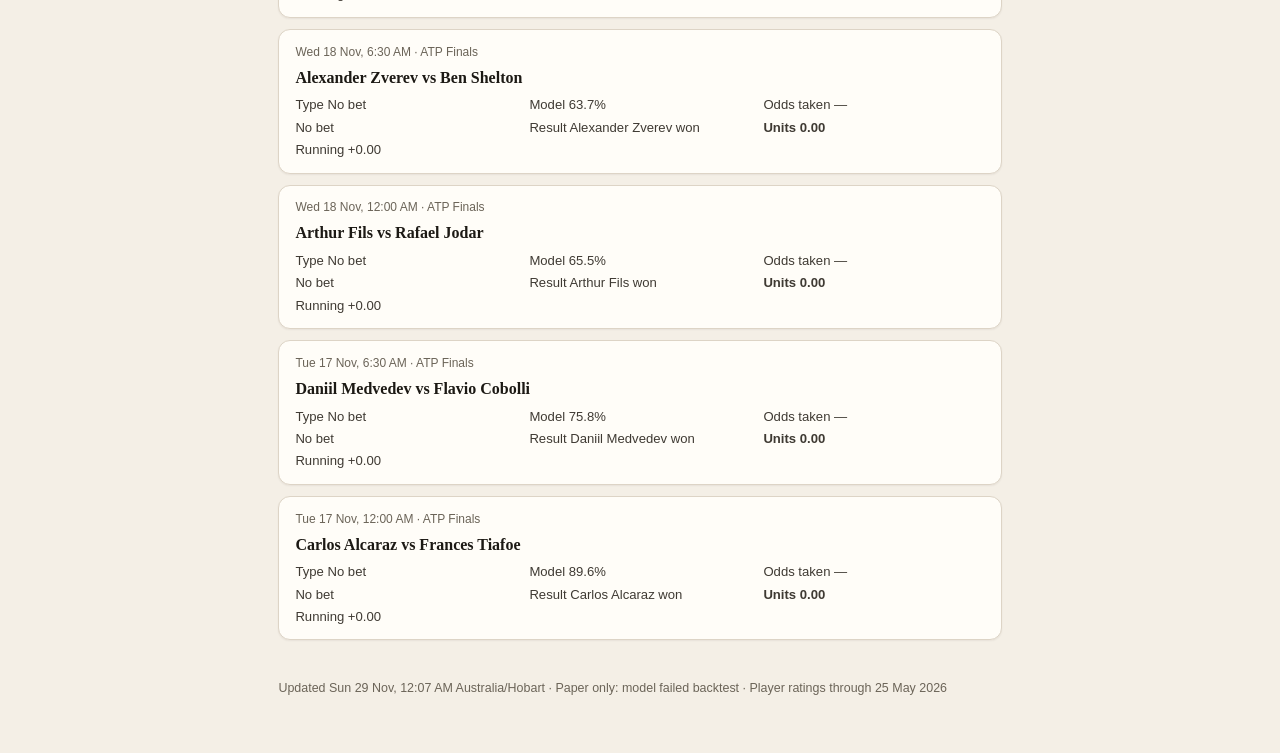
==== commit 1d40b112: "Refresh 2026-11-29 00:07 AEDT" ====
--- a/results.html
+++ b/results.html
@@ -304,7 +304,7 @@
 </article>
       </div>
     </section>
-    <footer class="site">Updated Sat 28 Nov, 9:07 PM Australia/Hobart · Paper only: model failed backtest · Player ratings through 25 May 2026</footer>
+    <footer class="site">Updated Sun 29 Nov, 12:07 AM Australia/Hobart · Paper only: model failed backtest · Player ratings through 25 May 2026</footer>
   </div>
 </body>
 </html>
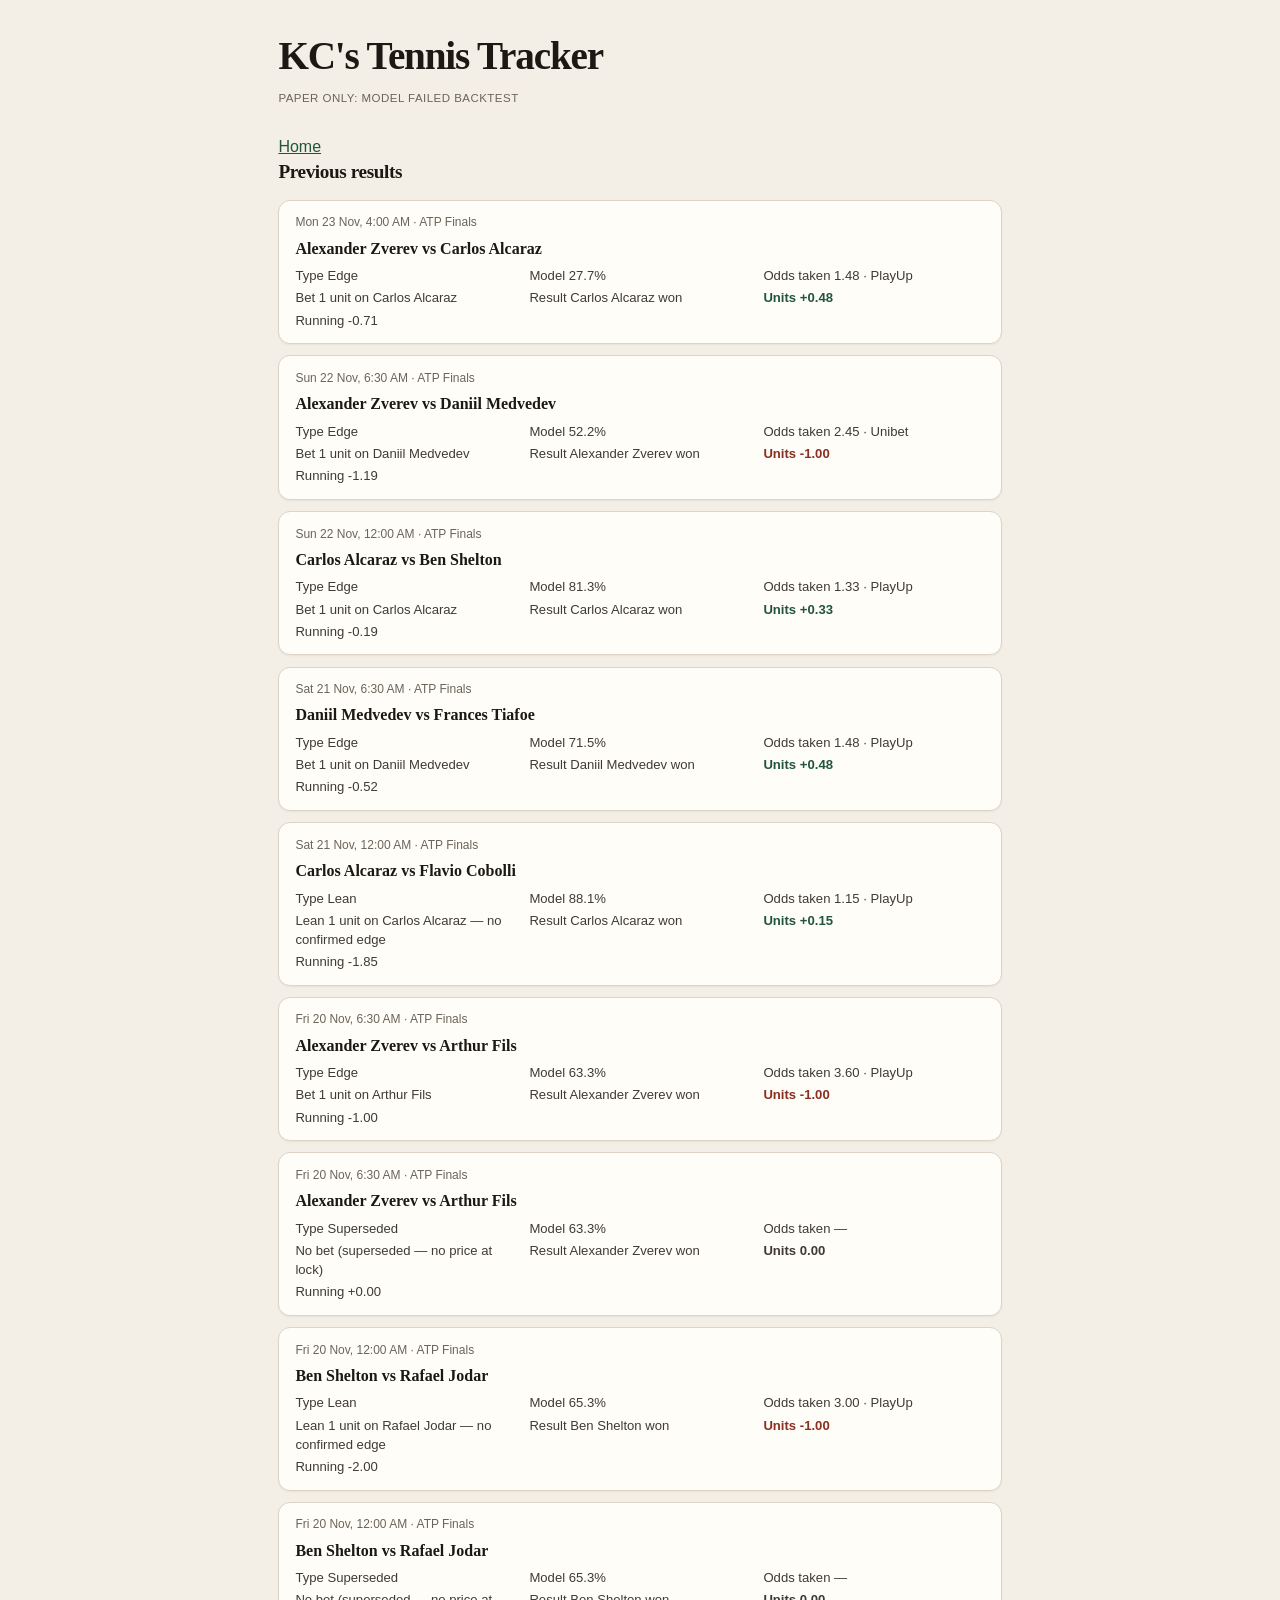
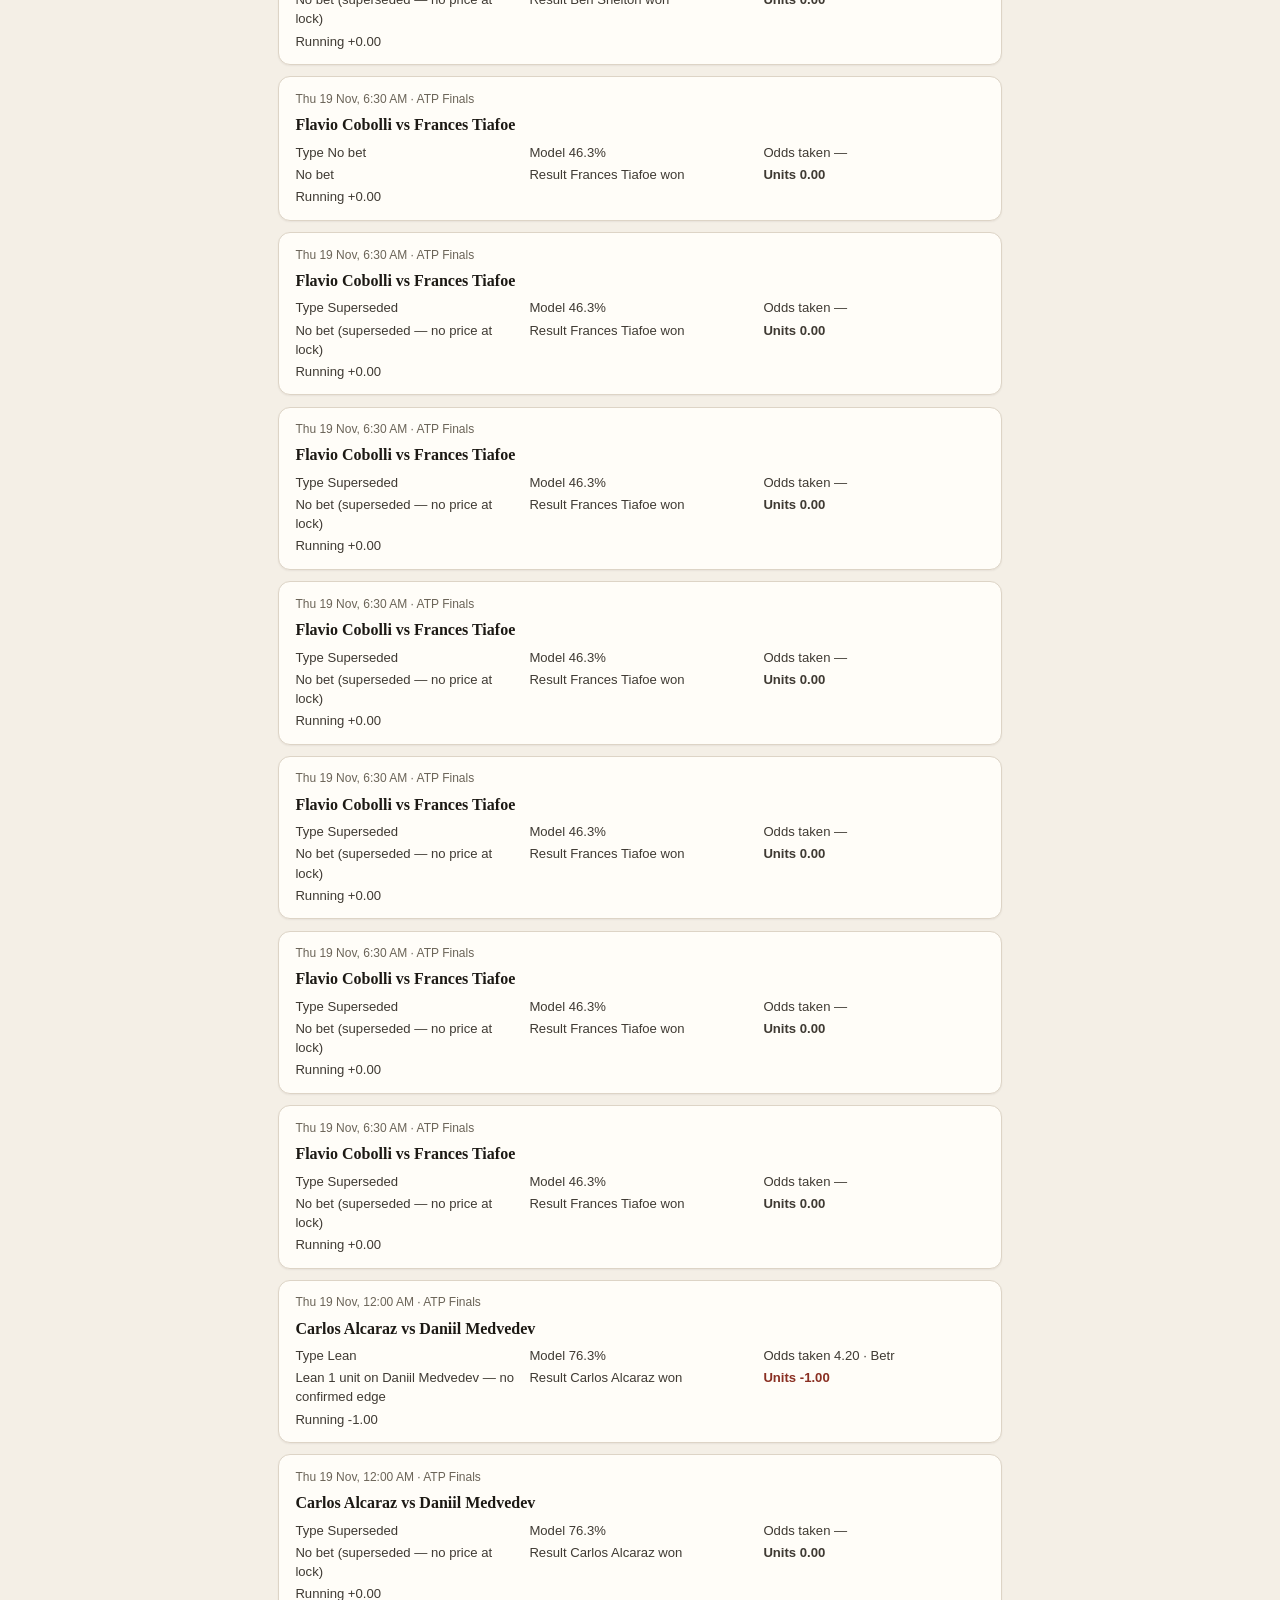
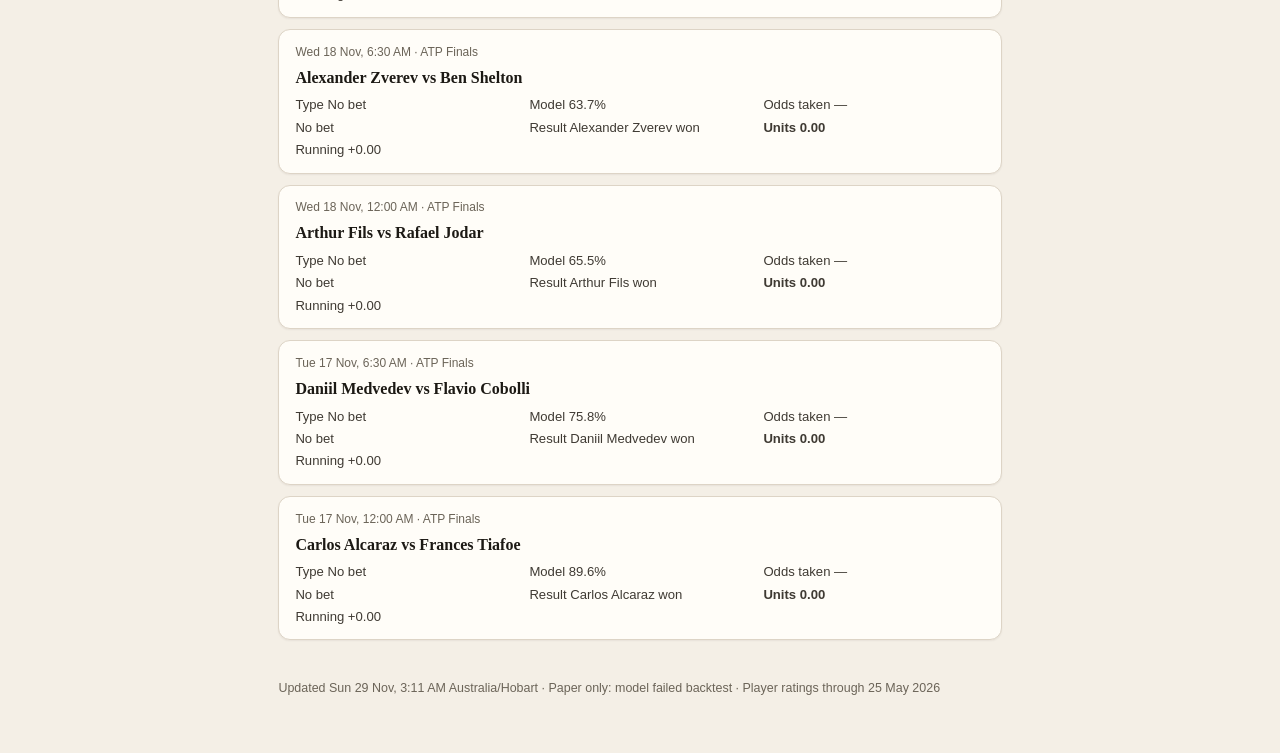
==== commit 6312c77c: "Refresh 2026-11-29 03:11 AEDT" ====
--- a/results.html
+++ b/results.html
@@ -304,7 +304,7 @@
 </article>
       </div>
     </section>
-    <footer class="site">Updated Sun 29 Nov, 12:07 AM Australia/Hobart · Paper only: model failed backtest · Player ratings through 25 May 2026</footer>
+    <footer class="site">Updated Sun 29 Nov, 3:11 AM Australia/Hobart · Paper only: model failed backtest · Player ratings through 25 May 2026</footer>
   </div>
 </body>
 </html>
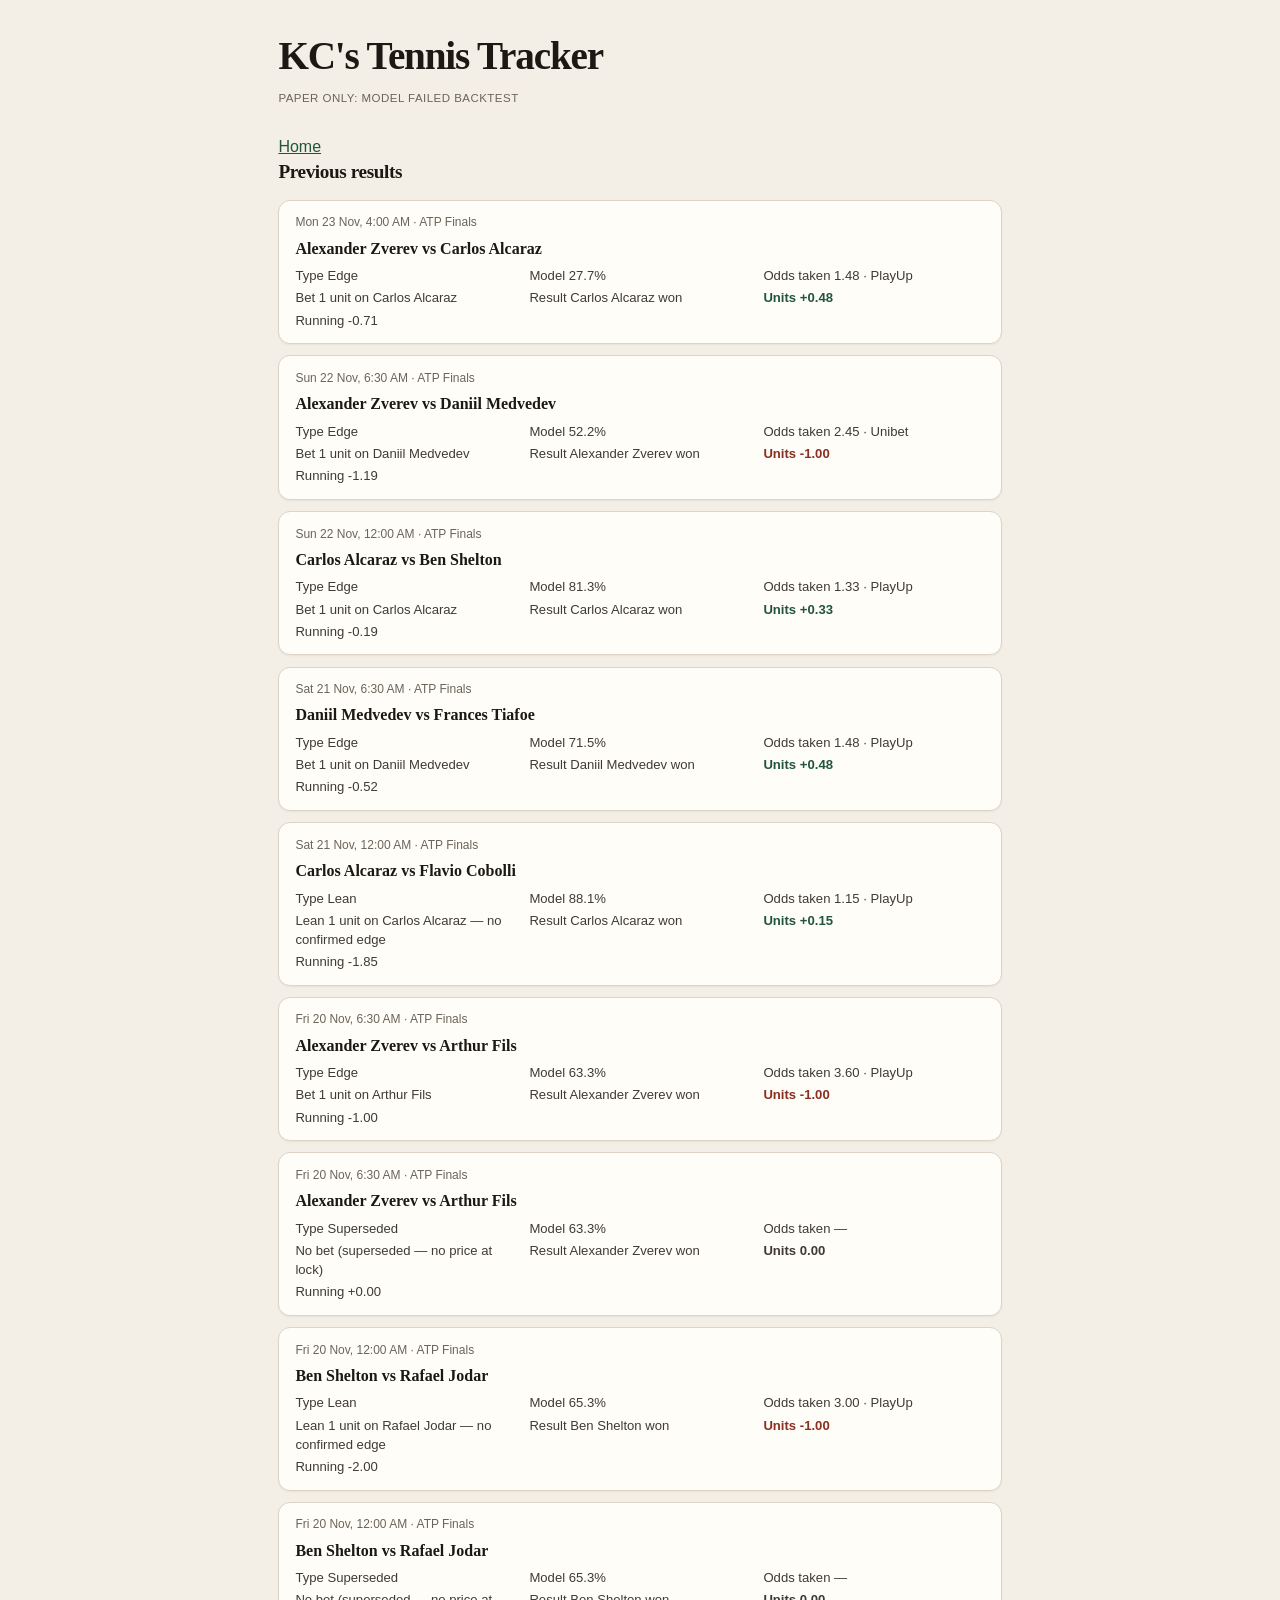
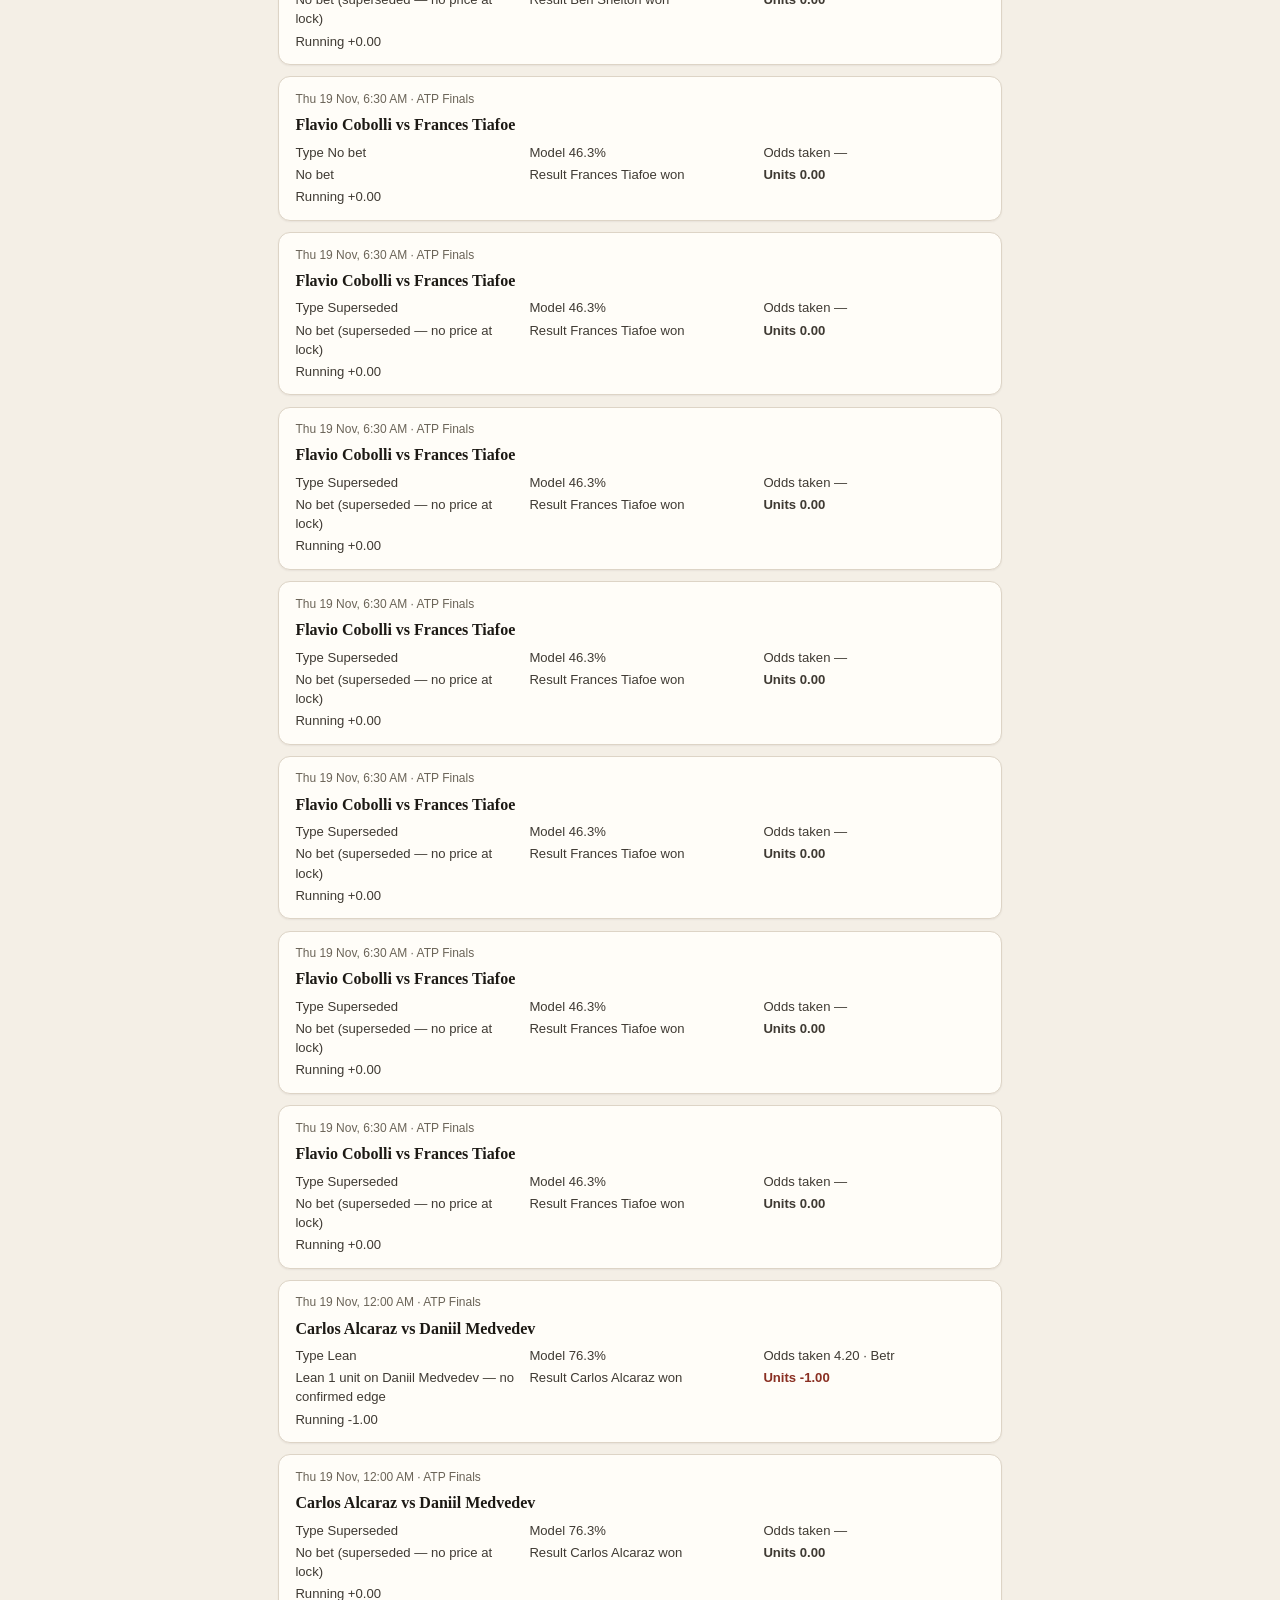
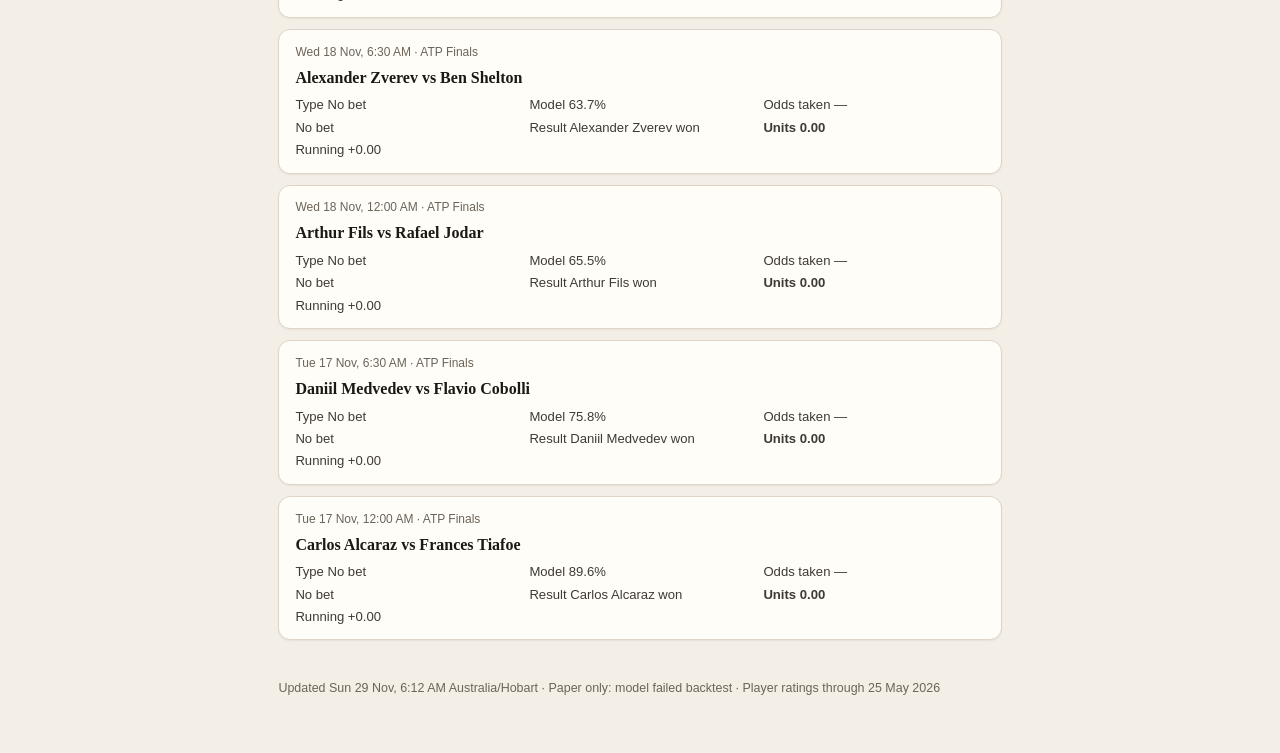
==== commit b53b61b6: "Refresh 2026-11-29 06:12 AEDT" ====
--- a/results.html
+++ b/results.html
@@ -304,7 +304,7 @@
 </article>
       </div>
     </section>
-    <footer class="site">Updated Sun 29 Nov, 3:11 AM Australia/Hobart · Paper only: model failed backtest · Player ratings through 25 May 2026</footer>
+    <footer class="site">Updated Sun 29 Nov, 6:12 AM Australia/Hobart · Paper only: model failed backtest · Player ratings through 25 May 2026</footer>
   </div>
 </body>
 </html>
